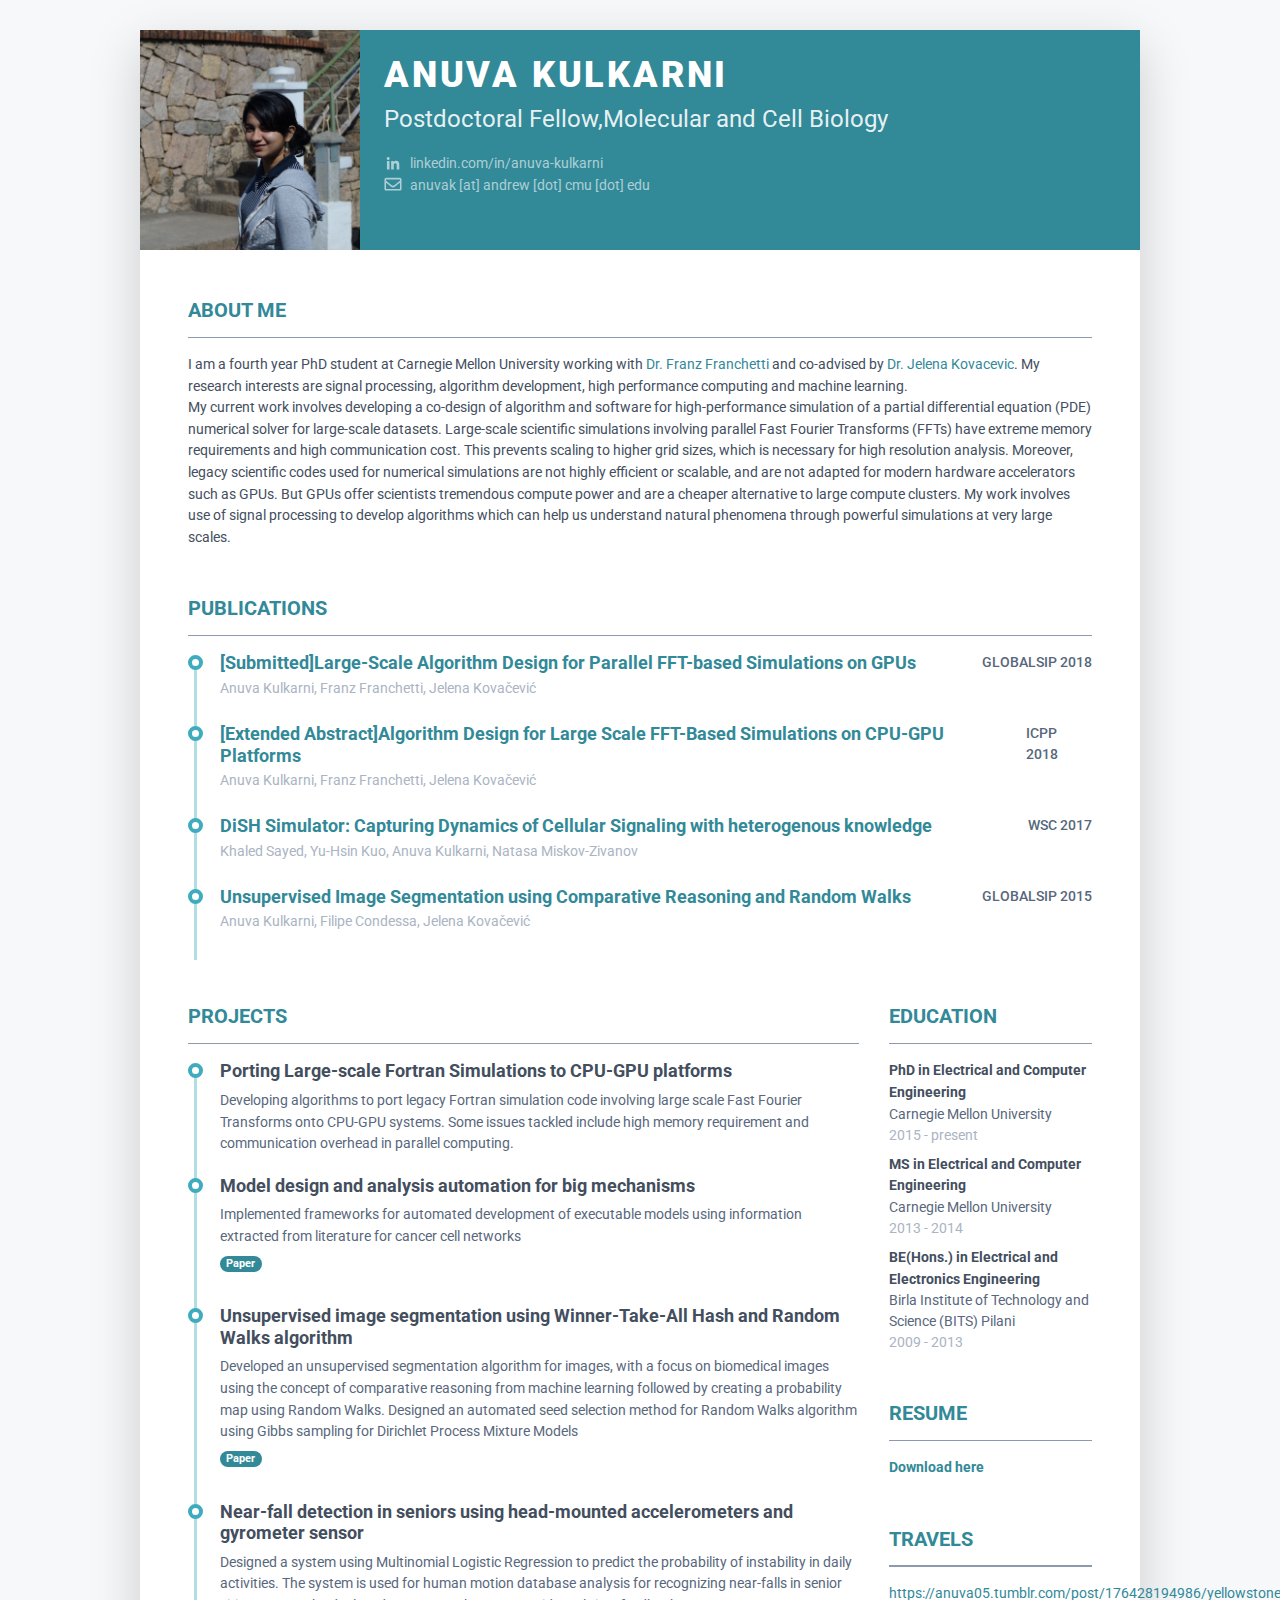
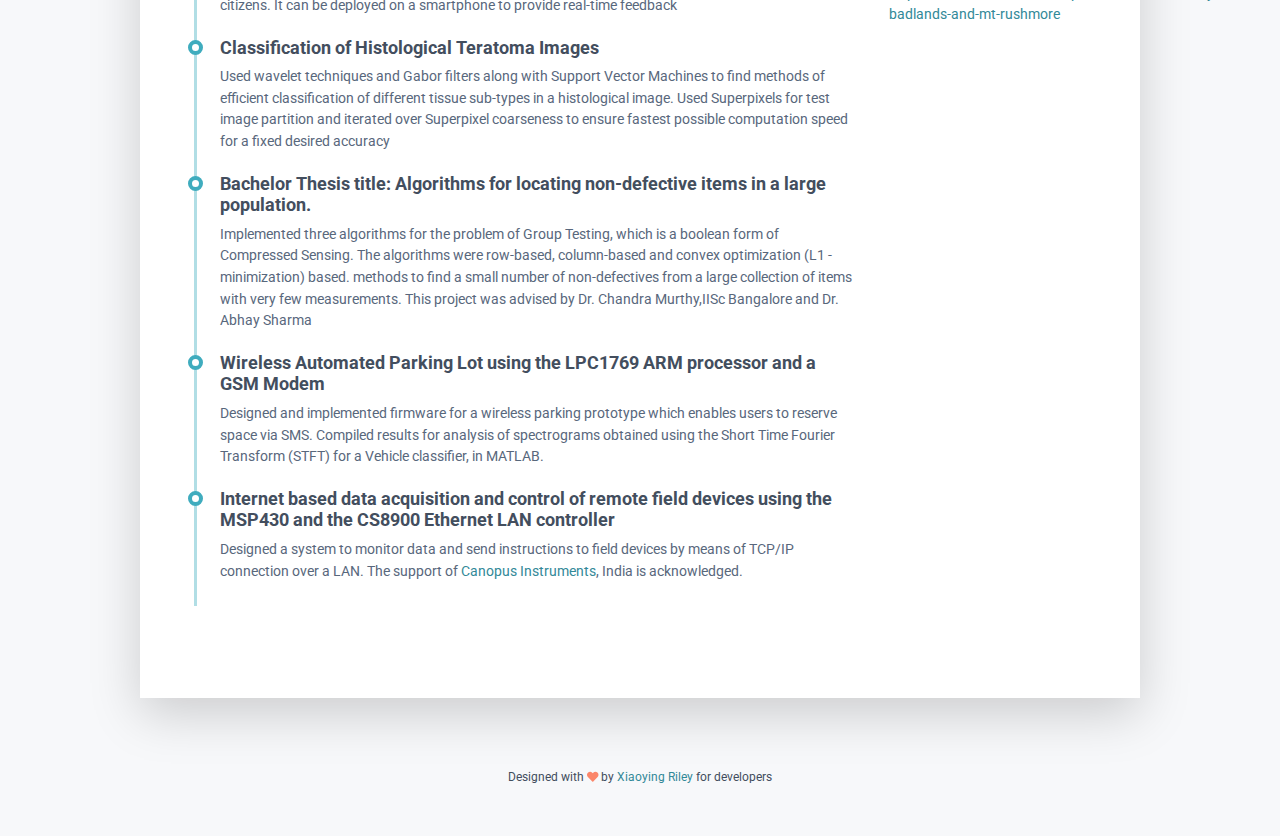
==== index.html @ 2fe87b40 "initial" ====
<!DOCTYPE html>
<html lang="en"> 
<head>
    <title>Timothy Mackie</title>
    
    <!-- Meta -->
    <meta charset="utf-8">
    <meta http-equiv="X-UA-Compatible" content="IE=edge">
    <meta name="viewport" content="width=device-width, initial-scale=1.0">
    <meta name="description" content="Responsive Resume Template">
    <meta name="author" content="Xiaoying Riley at 3rd Wave Media">    
    <link rel="shortcut icon" href="favicon.png"> 
    
    <!-- Google Font -->
    <link href="https://fonts.googleapis.com/css?family=Roboto:300,400,500,700,900" rel="stylesheet">
    
    <!-- FontAwesome JS-->
    <script type="text/javascript" src="assets/plugins/font-awesome/js/fontawesome-all.min.js"></script>
       
    <!-- Theme CSS -->  
    <link id="theme-style" rel="stylesheet" href="assets/css/pillar-4.css">
	<link rel="stylesheet" href="assets/css/pillar-4.css">

</head> 

<body>	

  <article class="resume-wrapper text-center position-relative">
  <div class="resume-wrapper-inner mx-auto text-left bg-white shadow-lg">
    <header class="resume-header pt-4 pt-md-0">
    <div class="media flex-column flex-md-row">
      <img class="mr-2 img-fluid picture mx-auto" src="assets/images/anuva.jpg" alt="">
      <div class="media-body p-4 d-flex flex-column flex-md-row mx-auto mx-lg-0">
        <div class="primary-info">
          <h1 class="name mt-0 mb-1 text-white text-uppercase text-uppercase">Anuva Kulkarni</h1>
          <div class="title mb-3">Postdoctoral Fellow,Molecular and Cell Biology</div>
          <ul class="list-unstyled"
            <li class="mb-2"><a href="http://www.linkedin.com/in/anuva-kulkarni"><span class="fa-container text-center mr-2"><i class="fab fa-linkedin-in fa-fw"></i></span>linkedin.com/in/anuva-kulkarni</a></li>
            <li class="mb-"><a href="#"><i class="far fa-envelope fa-fw mr-2" data-fa-transform="grow-3"></i>anuvak [at] andrew [dot] cmu [dot] edu</a></li>
            <!--<li><a href="#"><i class="fas fa-mobile-alt fa-fw mr-2" data-fa-transform="grow-6"></i>0123 456 78900</a></li>-->
          </ul>
        </div><!--//primary-info-->
      </div><!--//media-body-->
    </div><!--//media-->
    </header>

    <div class="resume-body p-5">
      <div class="row">
        <div class="col-lg-12">
          <section class="resume-section summary-section mb-5">
          <h2 class="resume-section-title text-uppercase font-weight-bold pb-3 mb-3">About Me</h2>
 
          <div class="resume-timeline-item-desc">I am a fourth year PhD student at Carnegie Mellon University working with <a href="https://users.ece.cmu.edu/~franzf/">Dr. Franz Franchetti</a>  and co-advised by <a href="https://scholar.google.com/citations?user=nMDDTtsAAAAJ&hl=en"> Dr. Jelena Kovacevic</a>. My research interests are signal processing, algorithm development, high performance computing and machine learning. </div> 
         
          
          
          <div class="resume-timeline-item-desc">My current work involves developing a co-design of algorithm and software for high-performance simulation of a partial differential equation (PDE) numerical solver for large-scale datasets. Large-scale scientific simulations involving parallel Fast Fourier Transforms (FFTs) have extreme memory requirements and high communication cost. This prevents scaling to higher grid sizes, which is necessary for high resolution analysis. Moreover, legacy scientific codes used for numerical simulations are not highly efficient or scalable, and are not adapted for modern hardware accelerators such as GPUs. But GPUs offer scientists tremendous compute power and are a cheaper alternative to large compute clusters. My work involves use of signal processing to develop algorithms which can help us understand natural phenomena through powerful simulations at very large scales.</div>
        </div>
      </div>

      <div class="row">
        <div class="col-lg-12">
          <section class="resume-section summary-section mb-5">
          <h2 class="resume-section-title text-uppercase font-weight-bold pb-3 mb-3">Publications</h2>
          <div class="resume-timeline position-relative">
        <article class="resume-timeline-item position-relative pb-3">
            <div class="resume-timeline-item-header mb-2">
              <div class="d-flex flex-column flex-md-row">
                <h3 class="resume-position-title font-weight-bold mb-1"><a href="GLOBALSIP18_FINAL.pdf">[Submitted]Large-Scale Algorithm Design for Parallel FFT-based Simulations on GPUs</a></h3>                <div class="resume-company-name ml-auto">GLOBALSIP 2018</div>
              </div><!--//row-->
              <div class="resume-position-time"> Anuva Kulkarni, Franz Franchetti, Jelena Kovačević</div>
            </div><!--//resume-timeline-item-header-->
            </article>
            
            <article class="resume-timeline-item position-relative pb-3">
            <div class="resume-timeline-item-header mb-2">
              <div class="d-flex flex-column flex-md-row">
                <h3 class="resume-position-title font-weight-bold mb-1"><a href="icpp.pdf">[Extended Abstract]Algorithm Design for Large Scale FFT-Based Simulations on CPU-GPU Platforms</a></h3>
                <div class="resume-company-name ml-auto">ICPP 2018</div>
              </div><!--//row-->
              <div class="resume-position-time"> Anuva Kulkarni, Franz Franchetti, Jelena Kovačević</div>
            </div><!--//resume-timeline-item-header-->
            </article>
            <article class="resume-timeline-item position-relative pb-3">
            <div class="resume-timeline-item-header mb-2">
              <div class="d-flex flex-column flex-md-row">
                <h3 class="resume-position-title font-weight-bold mb-1"><a href="http://ieeexplore.ieee.org/document/8247841/">DiSH Simulator: Capturing Dynamics of Cellular Signaling with heterogenous knowledge</a></h3>
                <div class="resume-company-name ml-auto">WSC 2017</div>
              </div><!--//row-->
              <div class="resume-position-time">Khaled Sayed, Yu-Hsin Kuo, Anuva Kulkarni, Natasa Miskov-Zivanov</div>
            </div><!--//resume-timeline-item-header-->
            </article>
            <article class="resume-timeline-item position-relative pb-3">
            <div class="resume-timeline-item-header mb-2">
              <div class="d-flex flex-column flex-md-row">
                <h3 class="resume-position-title font-weight-bold mb-1"><a href="http://ieeexplore.ieee.org/document/7418213/">Unsupervised Image Segmentation using Comparative Reasoning and Random Walks</a></h3>
                <div class="resume-company-name ml-auto">GLOBALSIP 2015</div>
              </div><!--//row-->
              <div class="resume-position-time">Anuva Kulkarni, Filipe Condessa, Jelena Kovačević</div>
            </div><!--//resume-timeline-item-header-->
          </div>
          </section><!--//summary-section-->
        </div>
      </div>
			    <div class="row">
				    <div class="col-lg-9">
					    <section class="resume-section experience-section mb-5">
						    <h2 class="resume-section-title text-uppercase font-weight-bold pb-3 mb-3">Projects</h2>
						    <div class="resume-section-content">
							    <div class="resume-timeline position-relative">
								    <article class="resume-timeline-item position-relative pb-3">
									    <div class="resume-timeline-item-header mb-2">
										    <div class="d-flex flex-column flex-md-row">
										        <h3 class="resume-position-title font-weight-bold mb-0">Porting Large-scale Fortran Simulations to CPU-GPU platforms</h3>
										        <!--<div class="resume-company-name ml-auto">Carnegie Mellon University</div>-->
										    </div><!--//row-->
										    <!--<div class="resume-position-time">2015 - Present</div>-->
									    </div><!--//resume-timeline-item-header-->
									    <div class="resume-timeline-item-desc">
                        <p>Developing algorithms to port legacy Fortran simulation code involving large scale Fast Fourier Transforms onto CPU-GPU systems. Some issues tackled include high memory requirement and communication overhead in parallel computing. </p>
                      <!--
                        <ul class="list-inline">
                        <li class="list-inline-item"><span class="badge badge-primary badge-pill"><a href="https://github.com/saurabhkadekodi/geriatrix.git" style="color:white;">Code</a></span></li>
                        <li class="list-inline-item"><span class="badge badge-primary badge-pill"><a href="geriatrix.pdf" style="color:white;">Paper</a></span></li>
												<li class="list-inline-item"><span class="badge badge-primary badge-pill">Slides</span></li>
                      </ul>
                         -->
									    </div><!--//resume-timeline-item-desc-->
								    </article><!--//resume-timeline-item-->

									<article class="resume-timeline-item position-relative pb-3">
										<div class="resume-timeline-item-header mb-2">
											<div class="d-flex flex-column flex-md-row">
												<h3 class="resume-position-title font-weight-bold mb-0">Model design and analysis automation for big mechanisms</h3>
												<!--<div class="resume-company-name ml-auto">Startup Hub</div>-->
											</div><!--//row-->
											<!--<div class="resume-position-time">2018 - Present</div>-->
										</div><!--//resume-timeline-item-header-->
										<div class="resume-timeline-item-desc">
                      <p>Implemented frameworks for automated development of executable models using information extracted from literature for cancer cell networks </p>
                      <ul class="list-inline">
                        <li class="list-inline-item"><span class="badge badge-primary badge-pill"><a href="https://ieeexplore.ieee.org/document/8247841/" style="color:white;">Paper</a></span></li>
											</ul>
										</div><!--//resume-timeline-item-desc-->
									</article><!--//resume-timeline-item-->

									<article class="resume-timeline-item position-relative pb-3">
										<div class="resume-timeline-item-header mb-2">
											<div class="d-flex flex-column flex-md-row">
												<h3 class="resume-position-title font-weight-bold mb-0">Unsupervised image segmentation using Winner-Take-All Hash and Random Walks algorithm </h3>
												<!--<div class="resume-company-name ml-auto">Startup Hub</div>-->
											</div><!--//row-->
											<!--<div class="resume-position-time">2018 - Present</div>-->
										</div><!--//resume-timeline-item-header-->
										<div class="resume-timeline-item-desc">
                      <p>Developed an unsupervised segmentation algorithm for images, with a focus on biomedical images using the concept of comparative reasoning from machine learning followed by creating a probability map using Random Walks. Designed an automated seed selection method for Random Walks algorithm using Gibbs sampling for Dirichlet Process Mixture Models</p>
                      <ul class="list-inline">
                      <li class="list-inline-item"><span class="badge badge-primary badge-pill"><a href="https://ieeexplore.ieee.org/document/7418213/" style="color:white;">Paper</a></span></li>
                      </ul>
										</div><!--//resume-timeline-item-desc-->
									</article><!--//resume-timeline-item-->

									<article class="resume-timeline-item position-relative pb-3">
										<div class="resume-timeline-item-header mb-2">
											<div class="d-flex flex-column flex-md-row">
												<h3 class="resume-position-title font-weight-bold mb-0">Near-fall detection in seniors using head-mounted accelerometers and gyrometer sensor </h3>
												<!--<div class="resume-company-name ml-auto">Startup Hub</div>-->
											</div><!--//row-->
											<!--<div class="resume-position-time">2018 - Present</div>-->
										</div><!--//resume-timeline-item-header-->
										<div class="resume-timeline-item-desc">
                     <p>Designed a system using Multinomial Logistic Regression to predict the probability of instability in daily activities. The system is used for human motion database analysis for recognizing near-falls in senior citizens. It can be deployed on a smartphone to provide real-time feedback </p>
                    </div><!--//resume-timeline-item-desc-->
									</article><!--//resume-timeline-item-->

									<article class="resume-timeline-item position-relative pb-3">
										<div class="resume-timeline-item-header mb-2">
											<div class="d-flex flex-column flex-md-row">
												<h3 class="resume-position-title font-weight-bold mb-0">Classification of Histological Teratoma Images</h3>
												<!--<div class="resume-company-name ml-auto">Startup Hub</div>-->
											</div><!--//row-->
											<!--<div class="resume-position-time">2018 - Present</div>-->
										</div><!--//resume-timeline-item-header-->
										<div class="resume-timeline-item-desc">
                      <p>Used wavelet techniques and Gabor filters along with Support Vector Machines to find methods of efficient classification of different tissue sub-types in a histological image. Used Superpixels for test image partition and iterated over Superpixel coarseness to ensure fastest possible computation speed for a fixed desired accuracy                     </p>
										</div><!--//resume-timeline-item-desc-->
									</article><!--//resume-timeline-item-->

									<article class="resume-timeline-item position-relative pb-3">
										<div class="resume-timeline-item-header mb-2">
											<div class="d-flex flex-column flex-md-row">
												<h3 class="resume-position-title font-weight-bold mb-0">Bachelor Thesis title: Algorithms for locating non-defective items in a large population.</h3>
												<!--<div class="resume-company-name ml-auto">Startup Hub</div>-->
											</div><!--//row-->
											<!--<div class="resume-position-time">2018 - Present</div>-->
										</div><!--//resume-timeline-item-header-->
										<div class="resume-timeline-item-desc">
                    <p> Implemented three algorithms for the problem of Group Testing, which is a boolean form of Compressed Sensing. The algorithms were row-based, column-based and convex optimization (L1 - minimization) based. methods to find a small number of non-defectives from a large collection of items with very few measurements. This project was advised by Dr. Chandra Murthy,IISc Bangalore and Dr. Abhay Sharma</p>
                    </div><!--//resume-timeline-item-desc-->
									</article><!--//resume-timeline-item-->

									<article class="resume-timeline-item position-relative pb-3">
										<div class="resume-timeline-item-header mb-2">
											<div class="d-flex flex-column flex-md-row">
												<h3 class="resume-position-title font-weight-bold mb-0">Wireless Automated Parking Lot using the LPC1769 ARM processor and a GSM Modem </h3>
												<!--<div class="resume-company-name ml-auto">Startup Hub</div>-->
											</div><!--//row-->
											<!--<div class="resume-position-time">2018 - Present</div>-->
										</div><!--//resume-timeline-item-header-->
										<div class="resume-timeline-item-desc">
                    <p>Designed and implemented firmware for a wireless parking prototype which enables users to reserve space via SMS. Compiled results for analysis of spectrograms obtained using the Short Time Fourier Transform (STFT) for a Vehicle classifier, in MATLAB. </p>
                    </div><!--//resume-timeline-item-desc-->
									</article><!--//resume-timeline-item-->

									<article class="resume-timeline-item position-relative pb-3">
										<div class="resume-timeline-item-header mb-2">
											<div class="d-flex flex-column flex-md-row">
												<h3 class="resume-position-title font-weight-bold mb-0">Internet based data acquisition and control of remote field devices using the MSP430 and the CS8900 Ethernet LAN controller </h3>
												<!--<div class="resume-company-name ml-auto">Startup Hub</div>-->
											</div><!--//row-->
											<!--<div class="resume-position-time">2018 - Present</div>-->
										</div><!--//resume-timeline-item-header-->
										<div class="resume-timeline-item-desc">
                      <p>Designed a system to monitor data and send instructions to field devices by means of TCP/IP connection over a LAN. The support of <a href="https://www.canopusinstruments.com/">Canopus Instruments</a>, India is acknowledged. </p>
                    </div><!--//resume-timeline-item-desc-->
									</article><!--//resume-timeline-item-->

								</div>
						    </div>
					    </section><!--//experience-section-->
				    </div>
				    <div class="col-lg-3">
					    <!--<section class="resume-section skills-section mb-5">-->
						    <!--<h2 class="resume-section-title text-uppercase font-weight-bold pb-3 mb-3">Interests</h2>-->
						    <!--<div class="resume-section-content">-->
						        <!--<div class="resume-skill-item">-->
							        <!--&lt;!&ndash;<h4 class="resume-skills-cat font-weight-bold">Frontend</h4>&ndash;&gt;-->
							        <!--<ul class="list-unstyled mb-4">-->
								        <!--<li class="mb-2">-->
								            <!--<div class="resume-skill-name">Data placement</div>-->
									        <!--<div class="progress resume-progress">-->
											    <!--<div class="progress-bar theme-progress-bar-dark" role="progressbar" style="width: 100%" aria-valuenow="25" aria-valuemin="0" aria-valuemax="100"></div>-->
											<!--</div>-->
								        <!--</li>-->
								        <!--<li class="mb-2">-->
								            <!--<div class="resume-skill-name">React</div>-->
									        <!--<div class="progress resume-progress">-->
											    <!--<div class="progress-bar theme-progress-bar-dark" role="progressbar" style="width: 94%" aria-valuenow="25" aria-valuemin="0" aria-valuemax="100"></div>-->
											<!--</div>-->
								        <!--</li>-->
								        <!--<li class="mb-2">-->
								            <!--<div class="resume-skill-name">JavaScript</div>-->
									        <!--<div class="progress resume-progress">-->
											    <!--<div class="progress-bar theme-progress-bar-dark" role="progressbar" style="width: 96%" aria-valuenow="25" aria-valuemin="0" aria-valuemax="100"></div>-->
											<!--</div>-->
								        <!--</li>-->
								        <!---->
								        <!--<li class="mb-2">-->
								            <!--<div class="resume-skill-name">Node.js</div>-->
									        <!--<div class="progress resume-progress">-->
											    <!--<div class="progress-bar theme-progress-bar-dark" role="progressbar" style="width: 92%" aria-valuenow="25" aria-valuemin="0" aria-valuemax="100"></div>-->
											<!--</div>-->
								        <!--</li>-->
								        <!--<li class="mb-2">-->
								            <!--<div class="resume-skill-name">HTML/CSS/SASS/LESS</div>-->
									        <!--<div class="progress resume-progress">-->
											    <!--<div class="progress-bar theme-progress-bar-dark" role="progressbar" style="width: 96%" aria-valuenow="25" aria-valuemin="0" aria-valuemax="100"></div>-->
											<!--</div>-->
								        <!--</li>-->
							        <!--</ul>-->
						        <!--</div>&lt;!&ndash;//resume-skill-item&ndash;&gt;-->
						        <!---->
						        <!--&lt;!&ndash;<div class="resume-skill-item">&ndash;&gt;-->
						            <!--&lt;!&ndash;<h4 class="resume-skills-cat font-weight-bold">Backend</h4>&ndash;&gt;-->
							        <!--&lt;!&ndash;<ul class="list-unstyled">&ndash;&gt;-->
								        <!--&lt;!&ndash;<li class="mb-2">&ndash;&gt;-->
								            <!--&lt;!&ndash;<div class="resume-skill-name">Python/Django</div>&ndash;&gt;-->
									        <!--&lt;!&ndash;<div class="progress resume-progress">&ndash;&gt;-->
											    <!--&lt;!&ndash;<div class="progress-bar theme-progress-bar-dark" role="progressbar" style="width: 95%" aria-valuenow="25" aria-valuemin="0" aria-valuemax="100"></div>&ndash;&gt;-->
											<!--&lt;!&ndash;</div>&ndash;&gt;-->
								        <!--&lt;!&ndash;</li>&ndash;&gt;-->
								        <!--&lt;!&ndash;<li class="mb-2">&ndash;&gt;-->
								            <!--&lt;!&ndash;<div class="resume-skill-name">Ruby/Rails</div>&ndash;&gt;-->
									        <!--&lt;!&ndash;<div class="progress resume-progress">&ndash;&gt;-->
											    <!--&lt;!&ndash;<div class="progress-bar theme-progress-bar-dark" role="progressbar" style="width: 92%" aria-valuenow="25" aria-valuemin="0" aria-valuemax="100"></div>&ndash;&gt;-->
											<!--&lt;!&ndash;</div>&ndash;&gt;-->
								        <!--&lt;!&ndash;</li>&ndash;&gt;-->
								        <!--&lt;!&ndash;<li class="mb-2">&ndash;&gt;-->
								            <!--&lt;!&ndash;<div class="resume-skill-name">PHP</div>&ndash;&gt;-->
									        <!--&lt;!&ndash;<div class="progress resume-progress">&ndash;&gt;-->
											    <!--&lt;!&ndash;<div class="progress-bar theme-progress-bar-dark" role="progressbar" style="width: 86%" aria-valuenow="25" aria-valuemin="0" aria-valuemax="100"></div>&ndash;&gt;-->
											<!--&lt;!&ndash;</div>&ndash;&gt;-->
								        <!--&lt;!&ndash;</li>&ndash;&gt;-->
								        <!--&lt;!&ndash;<li class="mb-2">&ndash;&gt;-->
								            <!--&lt;!&ndash;<div class="resume-skill-name">WordPress/Shopify</div>&ndash;&gt;-->
									        <!--&lt;!&ndash;<div class="progress resume-progress">&ndash;&gt;-->
											    <!--&lt;!&ndash;<div class="progress-bar theme-progress-bar-dark" role="progressbar" style="width: 82%" aria-valuenow="25" aria-valuemin="0" aria-valuemax="100"></div>&ndash;&gt;-->
											<!--&lt;!&ndash;</div>&ndash;&gt;-->
								        <!--&lt;!&ndash;</li>&ndash;&gt;-->
							        <!--&lt;!&ndash;</ul>&ndash;&gt;-->
						        <!--&lt;!&ndash;</div>&lt;!&ndash;//resume-skill-item&ndash;&gt;&ndash;&gt;-->
						        <!---->
						        <!--&lt;!&ndash;<div class="resume-skill-item">&ndash;&gt;-->
						            <!--&lt;!&ndash;<h4 class="resume-skills-cat font-weight-bold">Others</h4>&ndash;&gt;-->
						            <!--&lt;!&ndash;<ul class="list-inline">&ndash;&gt;-->
							            <!--&lt;!&ndash;<li class="list-inline-item"><span class="badge badge-light">DevOps</span></li>&ndash;&gt;-->
							            <!--&lt;!&ndash;<li class="list-inline-item"><span class="badge badge-light">Code Review</span></li>&ndash;&gt;-->
							            <!--&lt;!&ndash;<li class="list-inline-item"><span class="badge badge-light">Git</span></li>&ndash;&gt;-->
							            <!--&lt;!&ndash;<li class="list-inline-item"><span class="badge badge-light">Unit Testing</span></li>&ndash;&gt;-->
							            <!--&lt;!&ndash;<li class="list-inline-item"><span class="badge badge-light">Wireframing</span></li>&ndash;&gt;-->
							            <!--&lt;!&ndash;<li class="list-inline-item"><span class="badge badge-light">Sketch</span></li>&ndash;&gt;-->
							            <!--&lt;!&ndash;<li class="list-inline-item"><span class="badge badge-light">Balsamiq</span></li>&ndash;&gt;-->
							            <!--&lt;!&ndash;<li class="list-inline-item"><span class="badge badge-light">WordPress</span></li>&ndash;&gt;-->
							            <!--&lt;!&ndash;<li class="list-inline-item"><span class="badge badge-light">Shopify</span></li>&ndash;&gt;-->
						            <!--&lt;!&ndash;</ul>&ndash;&gt;-->
						        <!--&lt;!&ndash;</div>&lt;!&ndash;//resume-skill-item&ndash;&gt;&ndash;&gt;-->
						    <!--</div>&lt;!&ndash;resume-section-content&ndash;&gt;-->
					    <!--</section>&lt;!&ndash;//skills-section&ndash;&gt;-->
					    <section class="resume-section education-section mb-5">
						    <h2 class="resume-section-title text-uppercase font-weight-bold pb-3 mb-3">Education</h2>
						    <div class="resume-section-content">
							    <ul class="list-unstyled">
									<li class="mb-2">
										<div class="resume-degree font-weight-bold">PhD in Electrical and Computer Engineering</div>
										<div class="resume-degree-org">Carnegie Mellon University</div>
										<div class="resume-degree-time">2015 - present</div>
									</li>
								    <li class="mb-2">
								        <div class="resume-degree font-weight-bold">MS in Electrical and Computer Engineering</div>
								        <div class="resume-degree-org">Carnegie Mellon University</div>
								        <div class="resume-degree-time">2013 - 2014</div>
								    </li>
								    <li>
								        <div class="resume-degree font-weight-bold">BE(Hons.) in Electrical and Electronics Engineering</div>
								        <div class="resume-degree-org">Birla Institute of Technology and Science (BITS) Pilani</div>
								        <div class="resume-degree-time">2009 - 2013</div>
								    </li>
							    </ul>
						    </div>
					    </section><!--//education-section-->
					    <!--<section class="resume-section reference-section mb-5">-->
						    <!--<h2 class="resume-section-title text-uppercase font-weight-bold pb-3 mb-3">Awards</h2>-->
						    <!--<div class="resume-section-content">-->
							    <!--<ul class="list-unstyled resume-awards-list">-->
								    <!--<li class="mb-2 pl-4 position-relative">-->
								        <!--<i class="resume-award-icon fas fa-trophy position-absolute" data-fa-transform="shrink-2"></i>-->
								        <!--<div class="resume-award-name">Award Name Lorem</div>-->
								        <!--<div class="resume-award-desc">Award desc goes here, ultricies nec, pellentesque eu, pretium quis, sem. Nulla consequat massa quis enim. Donec pede justo.</div>-->
								    <!--</li>-->
								    <!--<li class="mb-0 pl-4 position-relative">-->
								        <!--<i class="resume-award-icon fas fa-trophy position-absolute" data-fa-transform="shrink-2"></i>-->
								        <!--<div class="resume-award-name">Award Name Ipsum</div>-->
								        <!--<div class="resume-award-desc">Award desc goes here, ultricies nec, pellentesque.</div>-->
								    <!--</li>-->
							    <!--</ul>-->
						    <!--</div>-->
					    <!--</section>&lt;!&ndash;//interests-section&ndash;&gt;-->
					    <!--<section class="resume-section language-section mb-5">-->
						    <!--<h2 class="resume-section-title text-uppercase font-weight-bold pb-3 mb-3">Language</h2>-->
						    <!--<div class="resume-section-content">-->
							    <!--<ul class="list-unstyled resume-lang-list">-->
								    <!--<li class="mb-2"><span class="resume-lang-name font-weight-bold">English</span> <small class="text-muted font-weight-normal">(Native)</small></li>-->
								    <!--<li class="mb-2 align-middle"><span class="resume-lang-name font-weight-bold">French</span> <small class="text-muted font-weight-normal">(Professional)</small></li>-->
								    <!--<li><span class="resume-lang-name font-weight-bold">Spanish</span> <small class="text-muted font-weight-normal">(Professional)</small></li>-->
							    <!--</ul>-->
						    <!--</div>-->
					    <!--</section>&lt;!&ndash;//language-section&ndash;&gt;-->
						<section class="resume-section language-section mb-5">
							<h2 class="resume-section-title text-uppercase font-weight-bold pb-3 mb-3">Resume</h2>
							<div class="resume-section-content">
								<ul class="list-unstyled resume-lang-list">
									<li class="mb-2"><span class="resume-lang-name font-weight-bold"><a href="cv.pdf">Download here</a></span></li>
								</ul>
							</div>
						</section><!--//resume-section-->
					    <section class="resume-section interests-section mb-5">
						    <h2 class="resume-section-title text-uppercase font-weight-bold pb-3 mb-3">Travels</h2>
						    <div class="resume-section-content">
             
                <div class="tumblr-post" data-href="https://embed.tumblr.com/embed/post/MwxeMaNWPhfwCg3Dzm1C6Q/176428194986" data-did="5eac1eb3761122d3445fe71a6b5f87c6326596bf"><a href="https://anuva05.tumblr.com/post/176428194986/yellowstone-badlands-and-mt-rushmore">https://anuva05.tumblr.com/post/176428194986/yellowstone-badlands-and-mt-rushmore</a></div>  <script async src="https://assets.tumblr.com/post.js"></script> 
                
                
						    </div>
					    </section><!--//art-circle-section-->
					    
				    </div>
			    </div><!--//row-->
		    </div><!--//resume-body-->
		    
		    
	    </div>
    </article>  

    
    <footer class="footer text-center pt-2 pb-5">
	     <!--/* This template is released under the Creative Commons Attribution 3.0 License. Please keep the attribution link below when using for your own project. Thank you for your support. :) If you'd like to use the template without the attribution, you can buy the commercial license via our website: themes.3rdwavemedia.com */-->
                <small class="copyright">Designed with <i class="fas fa-heart"></i> by <a href="http://themes.3rdwavemedia.com" target="_blank">Xiaoying Riley</a> for developers</small>
    </footer>

    

</body>
</html>
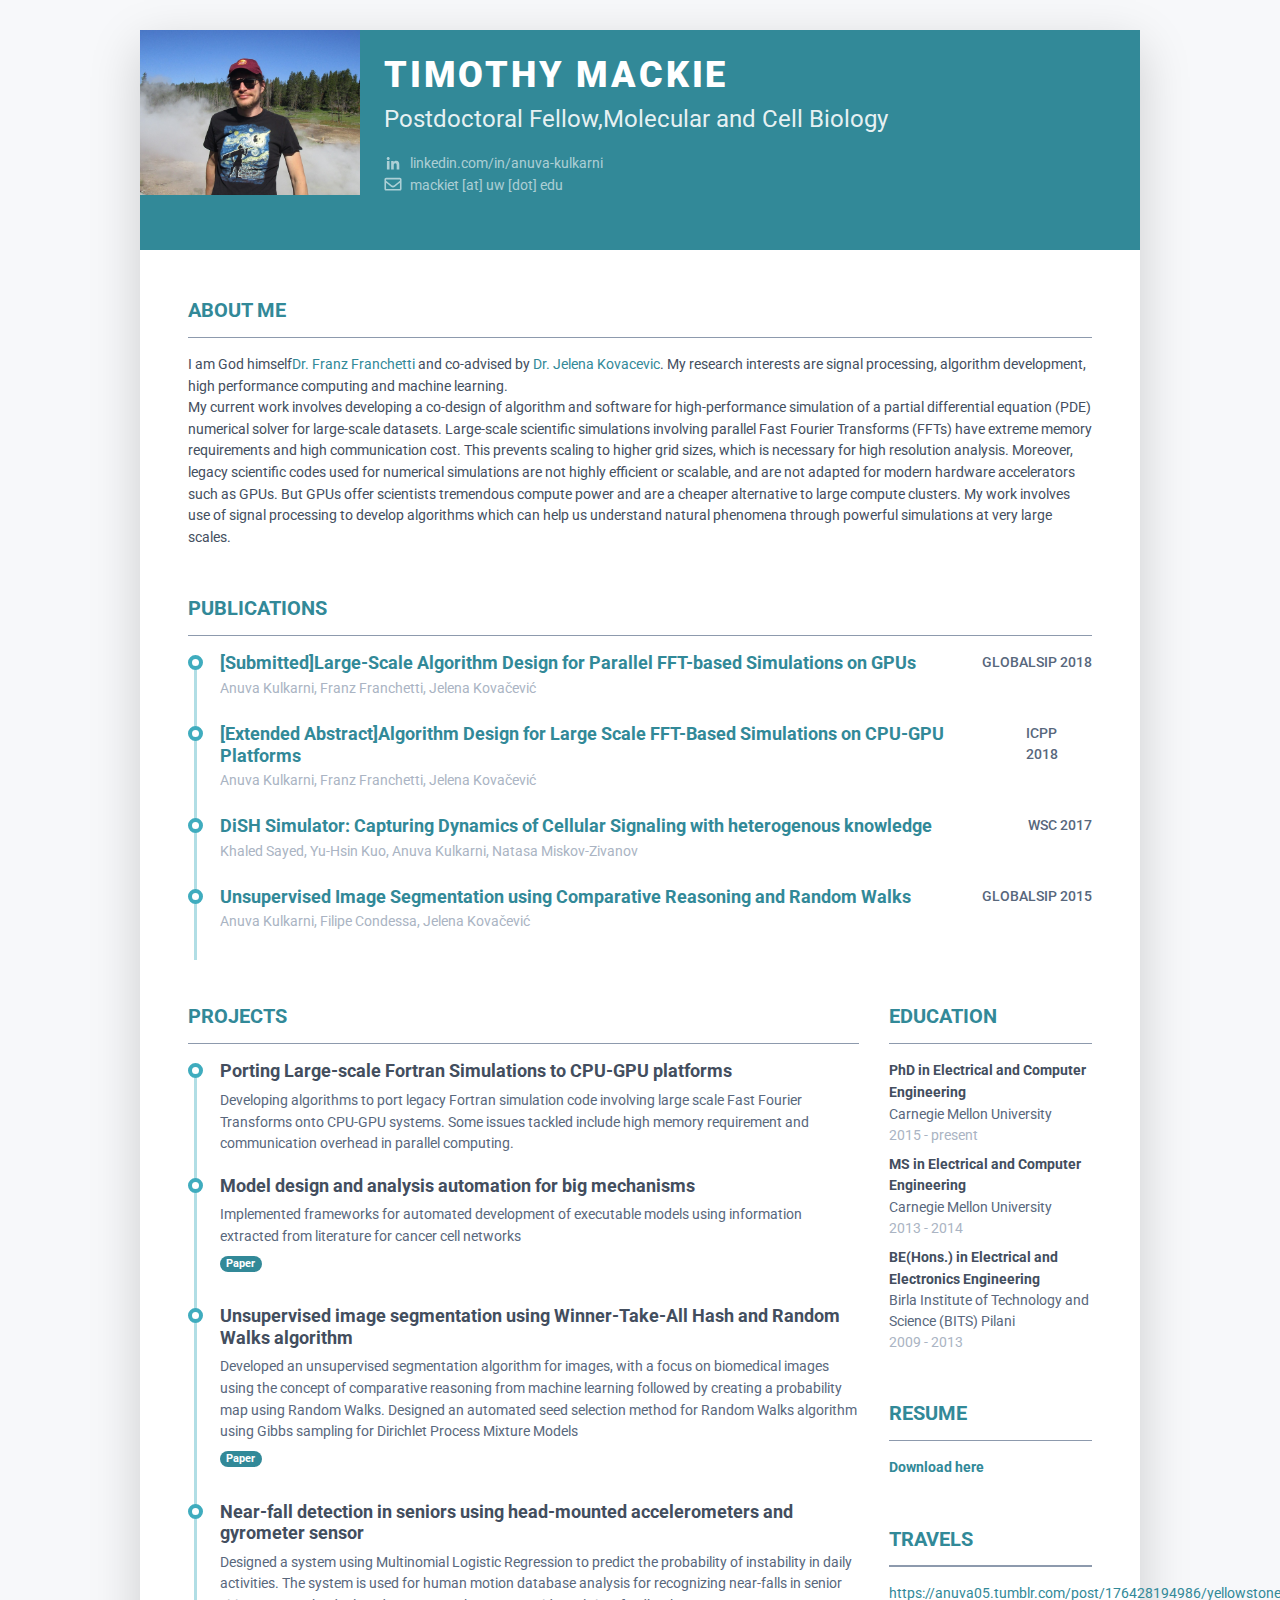
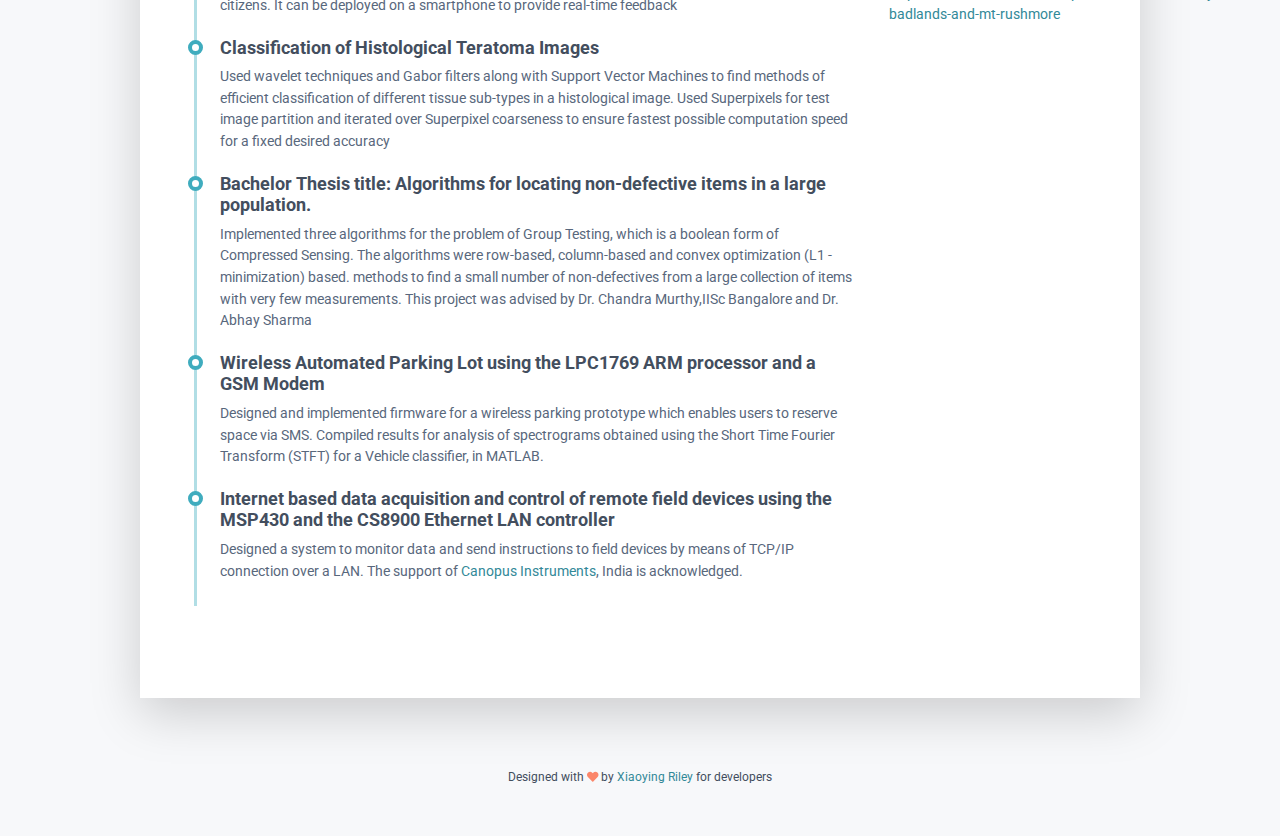
==== commit 565d9da0: "add pic" ====
--- a/index.html
+++ b/index.html
@@ -29,14 +29,14 @@
   <div class="resume-wrapper-inner mx-auto text-left bg-white shadow-lg">
     <header class="resume-header pt-4 pt-md-0">
     <div class="media flex-column flex-md-row">
-      <img class="mr-2 img-fluid picture mx-auto" src="assets/images/anuva.jpg" alt="">
+      <img class="mr-2 img-fluid picture mx-auto" src="assets/images/tim.jpg" alt="">
       <div class="media-body p-4 d-flex flex-column flex-md-row mx-auto mx-lg-0">
         <div class="primary-info">
-          <h1 class="name mt-0 mb-1 text-white text-uppercase text-uppercase">Anuva Kulkarni</h1>
+          <h1 class="name mt-0 mb-1 text-white text-uppercase text-uppercase">Timothy Mackie</h1>
           <div class="title mb-3">Postdoctoral Fellow,Molecular and Cell Biology</div>
           <ul class="list-unstyled"
             <li class="mb-2"><a href="http://www.linkedin.com/in/anuva-kulkarni"><span class="fa-container text-center mr-2"><i class="fab fa-linkedin-in fa-fw"></i></span>linkedin.com/in/anuva-kulkarni</a></li>
-            <li class="mb-"><a href="#"><i class="far fa-envelope fa-fw mr-2" data-fa-transform="grow-3"></i>anuvak [at] andrew [dot] cmu [dot] edu</a></li>
+            <li class="mb-"><a href="#"><i class="far fa-envelope fa-fw mr-2" data-fa-transform="grow-3"></i>mackiet [at] uw [dot] edu</a></li>
             <!--<li><a href="#"><i class="fas fa-mobile-alt fa-fw mr-2" data-fa-transform="grow-6"></i>0123 456 78900</a></li>-->
           </ul>
         </div><!--//primary-info-->
@@ -50,7 +50,7 @@
           <section class="resume-section summary-section mb-5">
           <h2 class="resume-section-title text-uppercase font-weight-bold pb-3 mb-3">About Me</h2>
  
-          <div class="resume-timeline-item-desc">I am a fourth year PhD student at Carnegie Mellon University working with <a href="https://users.ece.cmu.edu/~franzf/">Dr. Franz Franchetti</a>  and co-advised by <a href="https://scholar.google.com/citations?user=nMDDTtsAAAAJ&hl=en"> Dr. Jelena Kovacevic</a>. My research interests are signal processing, algorithm development, high performance computing and machine learning. </div> 
+          <div class="resume-timeline-item-desc">I am God himself<a href="https://users.ece.cmu.edu/~franzf/">Dr. Franz Franchetti</a>  and co-advised by <a href="https://scholar.google.com/citations?user=nMDDTtsAAAAJ&hl=en"> Dr. Jelena Kovacevic</a>. My research interests are signal processing, algorithm development, high performance computing and machine learning. </div> 
          
           
           
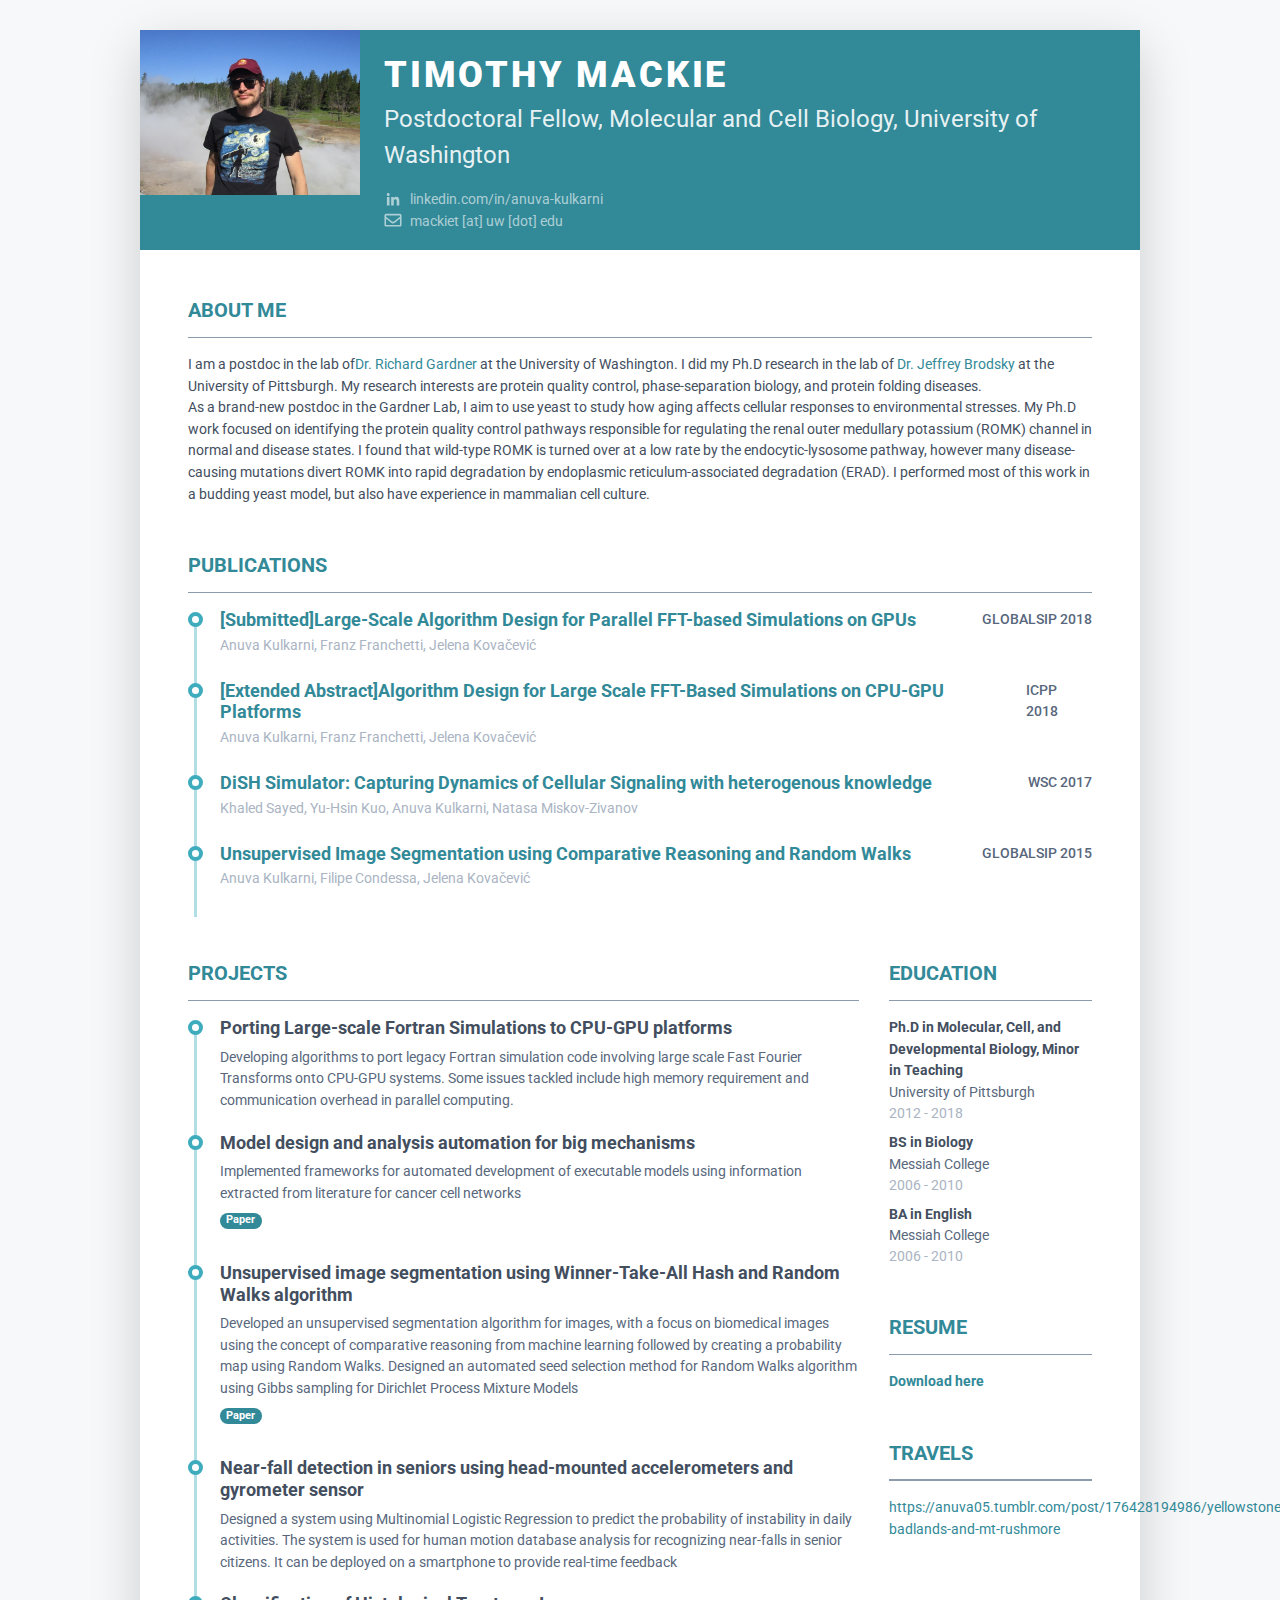
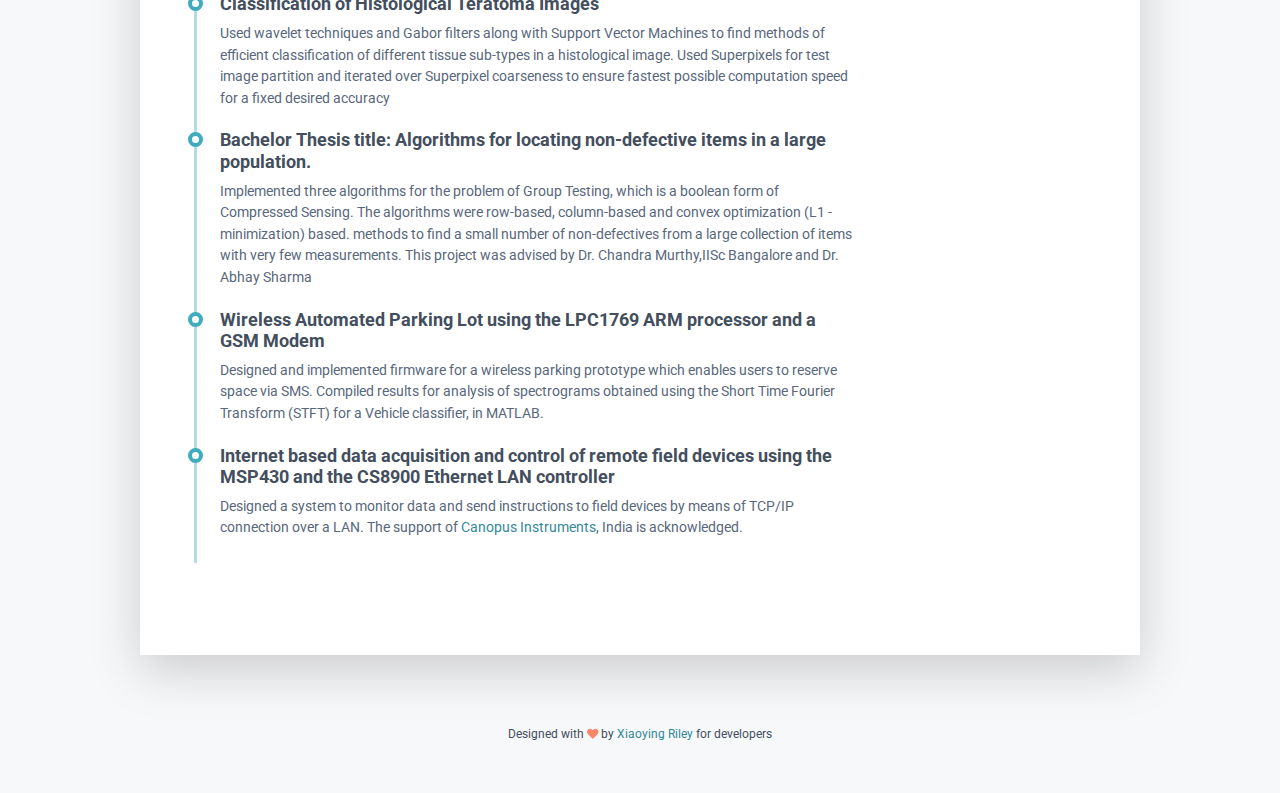
==== commit a8f82bd9: "about education advisors" ====
--- a/index.html
+++ b/index.html
@@ -33,7 +33,7 @@
       <div class="media-body p-4 d-flex flex-column flex-md-row mx-auto mx-lg-0">
         <div class="primary-info">
           <h1 class="name mt-0 mb-1 text-white text-uppercase text-uppercase">Timothy Mackie</h1>
-          <div class="title mb-3">Postdoctoral Fellow,Molecular and Cell Biology</div>
+          <div class="title mb-3">Postdoctoral Fellow, Molecular and Cell Biology, University of Washington</div>
           <ul class="list-unstyled"
             <li class="mb-2"><a href="http://www.linkedin.com/in/anuva-kulkarni"><span class="fa-container text-center mr-2"><i class="fab fa-linkedin-in fa-fw"></i></span>linkedin.com/in/anuva-kulkarni</a></li>
             <li class="mb-"><a href="#"><i class="far fa-envelope fa-fw mr-2" data-fa-transform="grow-3"></i>mackiet [at] uw [dot] edu</a></li>
@@ -50,11 +50,11 @@
           <section class="resume-section summary-section mb-5">
           <h2 class="resume-section-title text-uppercase font-weight-bold pb-3 mb-3">About Me</h2>
  
-          <div class="resume-timeline-item-desc">I am God himself<a href="https://users.ece.cmu.edu/~franzf/">Dr. Franz Franchetti</a>  and co-advised by <a href="https://scholar.google.com/citations?user=nMDDTtsAAAAJ&hl=en"> Dr. Jelena Kovacevic</a>. My research interests are signal processing, algorithm development, high performance computing and machine learning. </div> 
+          <div class="resume-timeline-item-desc">I am a postdoc in the lab of<a href="http://depts.washington.edu/phcol/faculty/gardner.php">Dr. Richard Gardner</a> at the University of Washington. I did my Ph.D research in the lab of<a href="https://www.biology.pitt.edu/person/jeffrey-brodsky"> Dr. Jeffrey Brodsky</a> at the University of Pittsburgh. My research interests are protein quality control, phase-separation biology, and protein folding diseases.</div> 
          
           
           
-          <div class="resume-timeline-item-desc">My current work involves developing a co-design of algorithm and software for high-performance simulation of a partial differential equation (PDE) numerical solver for large-scale datasets. Large-scale scientific simulations involving parallel Fast Fourier Transforms (FFTs) have extreme memory requirements and high communication cost. This prevents scaling to higher grid sizes, which is necessary for high resolution analysis. Moreover, legacy scientific codes used for numerical simulations are not highly efficient or scalable, and are not adapted for modern hardware accelerators such as GPUs. But GPUs offer scientists tremendous compute power and are a cheaper alternative to large compute clusters. My work involves use of signal processing to develop algorithms which can help us understand natural phenomena through powerful simulations at very large scales.</div>
+          <div class="resume-timeline-item-desc">As a brand-new postdoc in the Gardner Lab, I aim to use yeast to study how aging affects cellular responses to environmental stresses. My Ph.D work focused on identifying the protein quality control pathways responsible for regulating the renal outer medullary potassium (ROMK) channel in normal and disease states. I found that wild-type ROMK is turned over at a low rate by the endocytic-lysosome pathway, however many disease-causing mutations divert ROMK into rapid degradation by endoplasmic reticulum-associated degradation (ERAD). I performed most of this work in a budding yeast model, but also have experience in mammalian cell culture.</div>
         </div>
       </div>
 
@@ -321,19 +321,19 @@
 						    <div class="resume-section-content">
 							    <ul class="list-unstyled">
 									<li class="mb-2">
-										<div class="resume-degree font-weight-bold">PhD in Electrical and Computer Engineering</div>
-										<div class="resume-degree-org">Carnegie Mellon University</div>
-										<div class="resume-degree-time">2015 - present</div>
+										<div class="resume-degree font-weight-bold">Ph.D in Molecular, Cell, and Developmental Biology, Minor in Teaching</div>
+										<div class="resume-degree-org">University of Pittsburgh</div>
+										<div class="resume-degree-time">2012 - 2018</div>
 									</li>
 								    <li class="mb-2">
-								        <div class="resume-degree font-weight-bold">MS in Electrical and Computer Engineering</div>
-								        <div class="resume-degree-org">Carnegie Mellon University</div>
-								        <div class="resume-degree-time">2013 - 2014</div>
+								        <div class="resume-degree font-weight-bold">BS in Biology</div>
+								        <div class="resume-degree-org">Messiah College</div>
+								        <div class="resume-degree-time">2006 - 2010</div>
 								    </li>
 								    <li>
-								        <div class="resume-degree font-weight-bold">BE(Hons.) in Electrical and Electronics Engineering</div>
-								        <div class="resume-degree-org">Birla Institute of Technology and Science (BITS) Pilani</div>
-								        <div class="resume-degree-time">2009 - 2013</div>
+								        <div class="resume-degree font-weight-bold">BA in English</div>
+								        <div class="resume-degree-org">Messiah College</div>
+								        <div class="resume-degree-time">2006 - 2010</div>
 								    </li>
 							    </ul>
 						    </div>
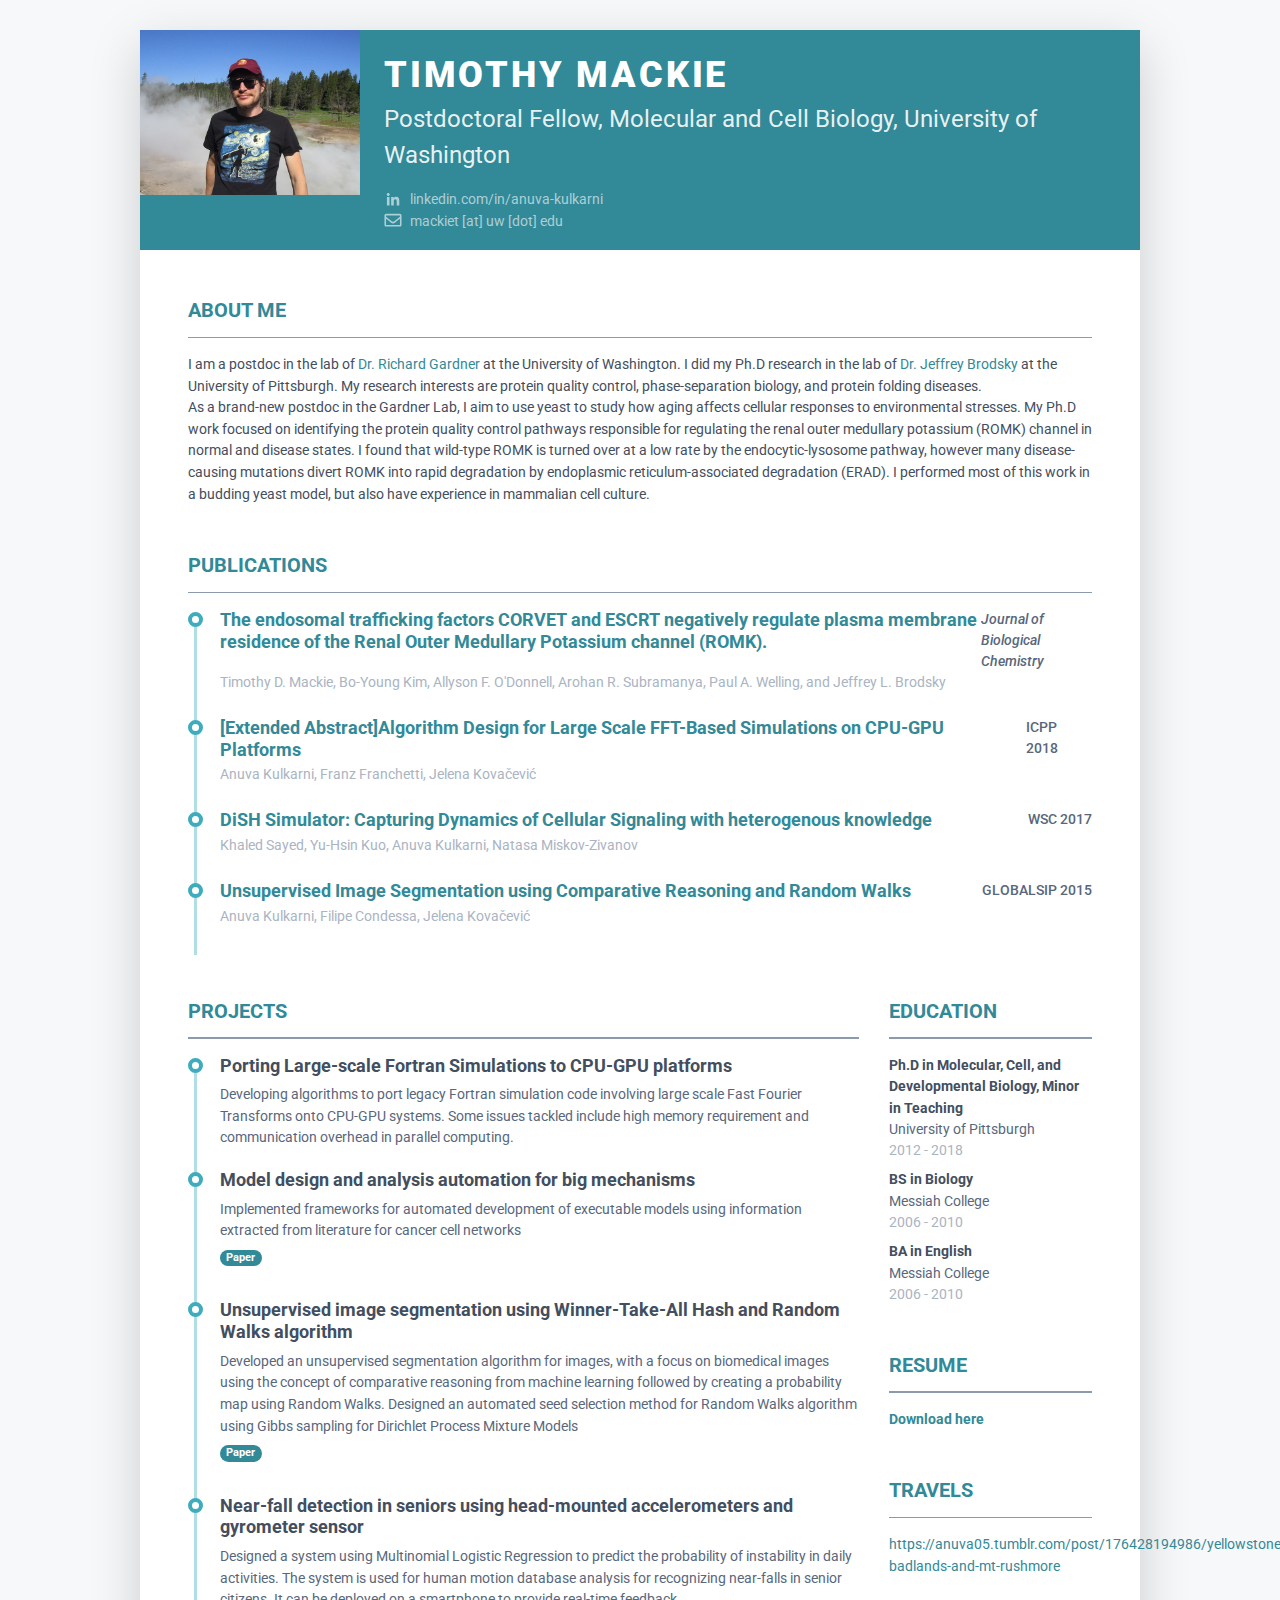
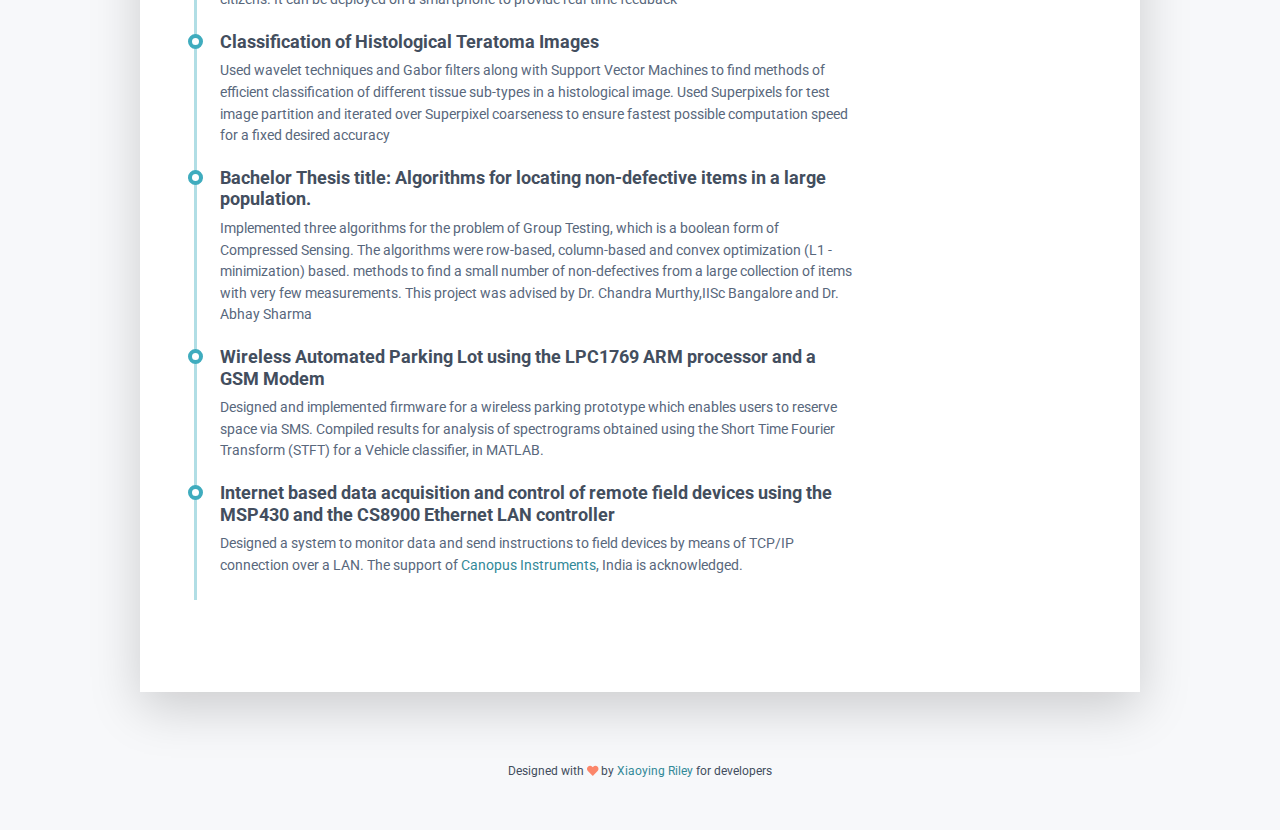
==== commit b649ec49: "first paper" ====
--- a/index.html
+++ b/index.html
@@ -50,7 +50,7 @@
           <section class="resume-section summary-section mb-5">
           <h2 class="resume-section-title text-uppercase font-weight-bold pb-3 mb-3">About Me</h2>
  
-          <div class="resume-timeline-item-desc">I am a postdoc in the lab of<a href="http://depts.washington.edu/phcol/faculty/gardner.php">Dr. Richard Gardner</a> at the University of Washington. I did my Ph.D research in the lab of<a href="https://www.biology.pitt.edu/person/jeffrey-brodsky"> Dr. Jeffrey Brodsky</a> at the University of Pittsburgh. My research interests are protein quality control, phase-separation biology, and protein folding diseases.</div> 
+          <div class="resume-timeline-item-desc">I am a postdoc in the lab of <a href="http://depts.washington.edu/phcol/faculty/gardner.php">Dr. Richard Gardner</a> at the University of Washington. I did my Ph.D research in the lab of<a href="https://www.biology.pitt.edu/person/jeffrey-brodsky"> Dr. Jeffrey Brodsky</a> at the University of Pittsburgh. My research interests are protein quality control, phase-separation biology, and protein folding diseases.</div> 
          
           
           
@@ -66,9 +66,9 @@
         <article class="resume-timeline-item position-relative pb-3">
             <div class="resume-timeline-item-header mb-2">
               <div class="d-flex flex-column flex-md-row">
-                <h3 class="resume-position-title font-weight-bold mb-1"><a href="GLOBALSIP18_FINAL.pdf">[Submitted]Large-Scale Algorithm Design for Parallel FFT-based Simulations on GPUs</a></h3>                <div class="resume-company-name ml-auto">GLOBALSIP 2018</div>
+                <h3 class="resume-position-title font-weight-bold mb-1"><a href="GLOBALSIP18_FINAL.pdf">The endosomal trafficking factors CORVET and ESCRT negatively regulate plasma membrane residence of the Renal Outer Medullary Potassium channel (ROMK).  </a></h3>                <div class="resume-company-name ml-auto"><i>Journal of Biological Chemistry</i></div>
               </div><!--//row-->
-              <div class="resume-position-time"> Anuva Kulkarni, Franz Franchetti, Jelena Kovačević</div>
+              <div class="resume-position-time"> Timothy D. Mackie, Bo-Young Kim, Allyson F. O'Donnell, Arohan R. Subramanya, Paul A. Welling, and Jeffrey L. Brodsky</div>
             </div><!--//resume-timeline-item-header-->
             </article>
             
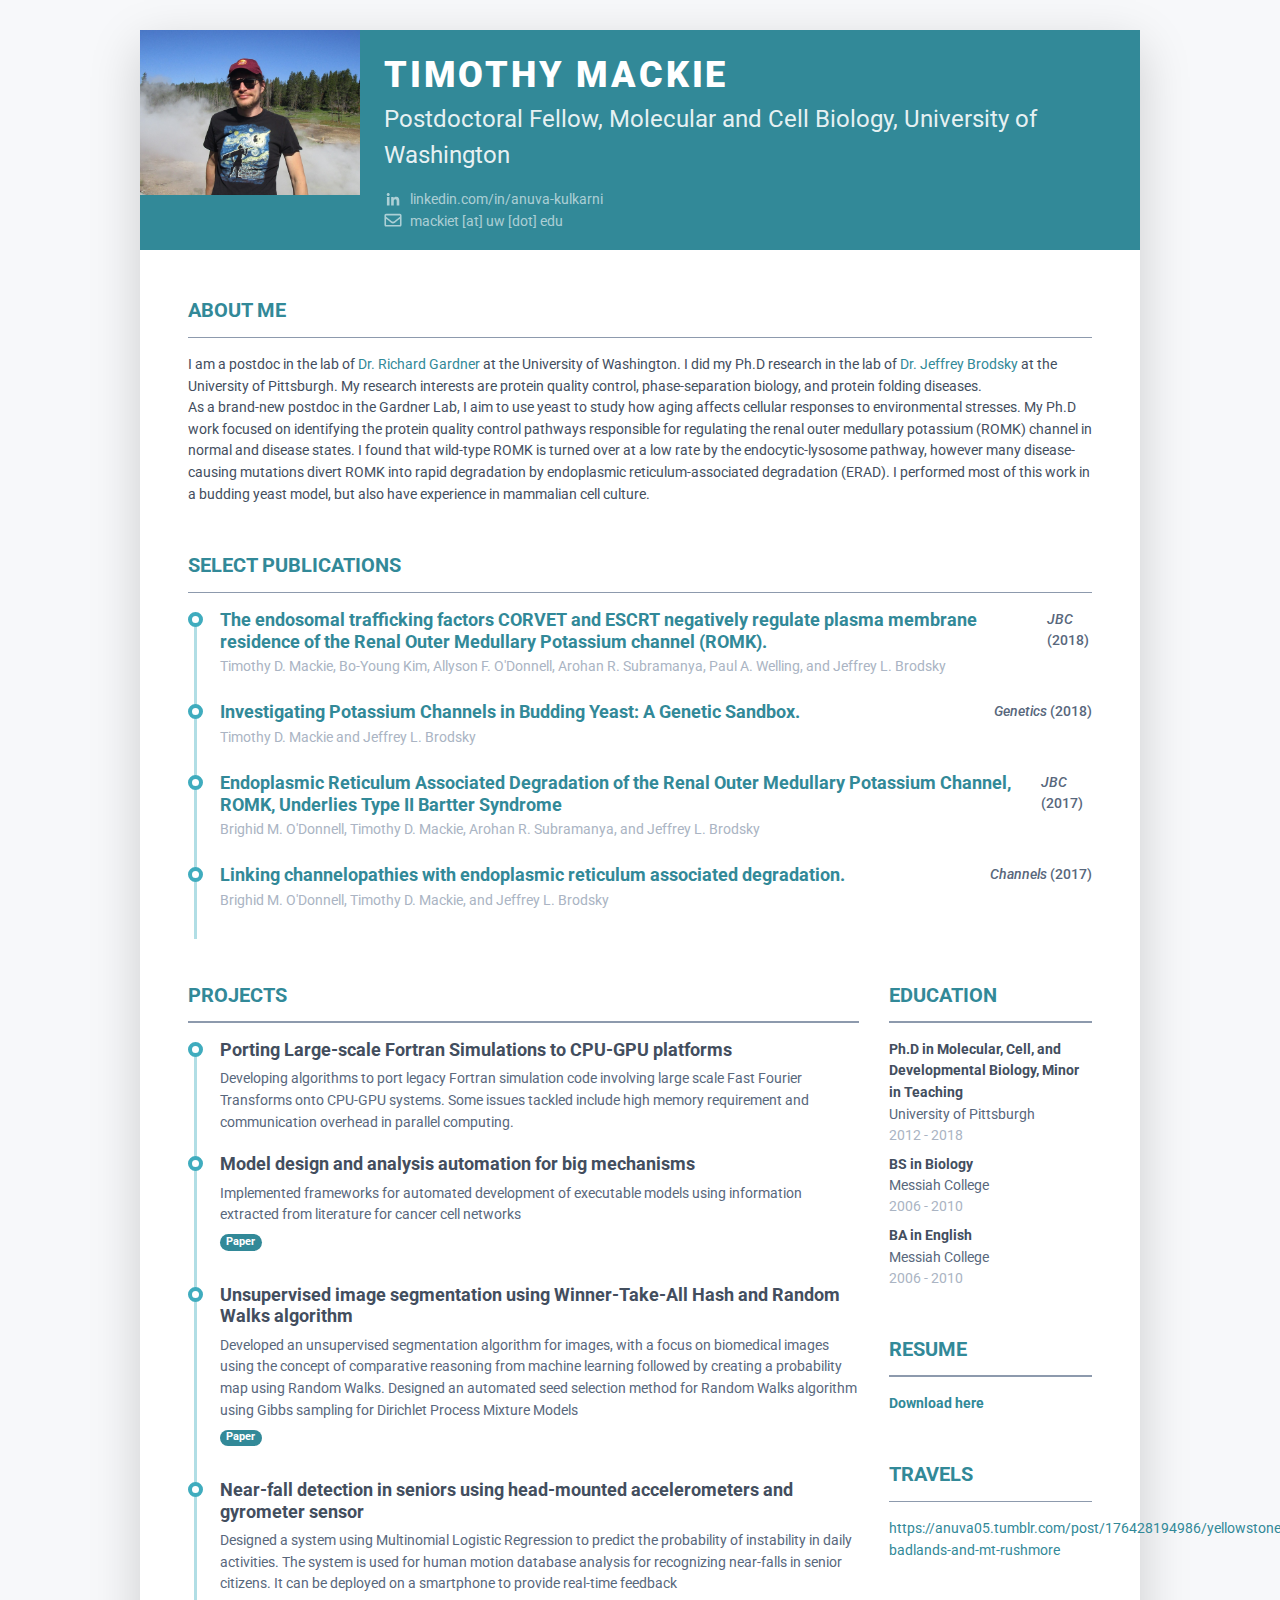
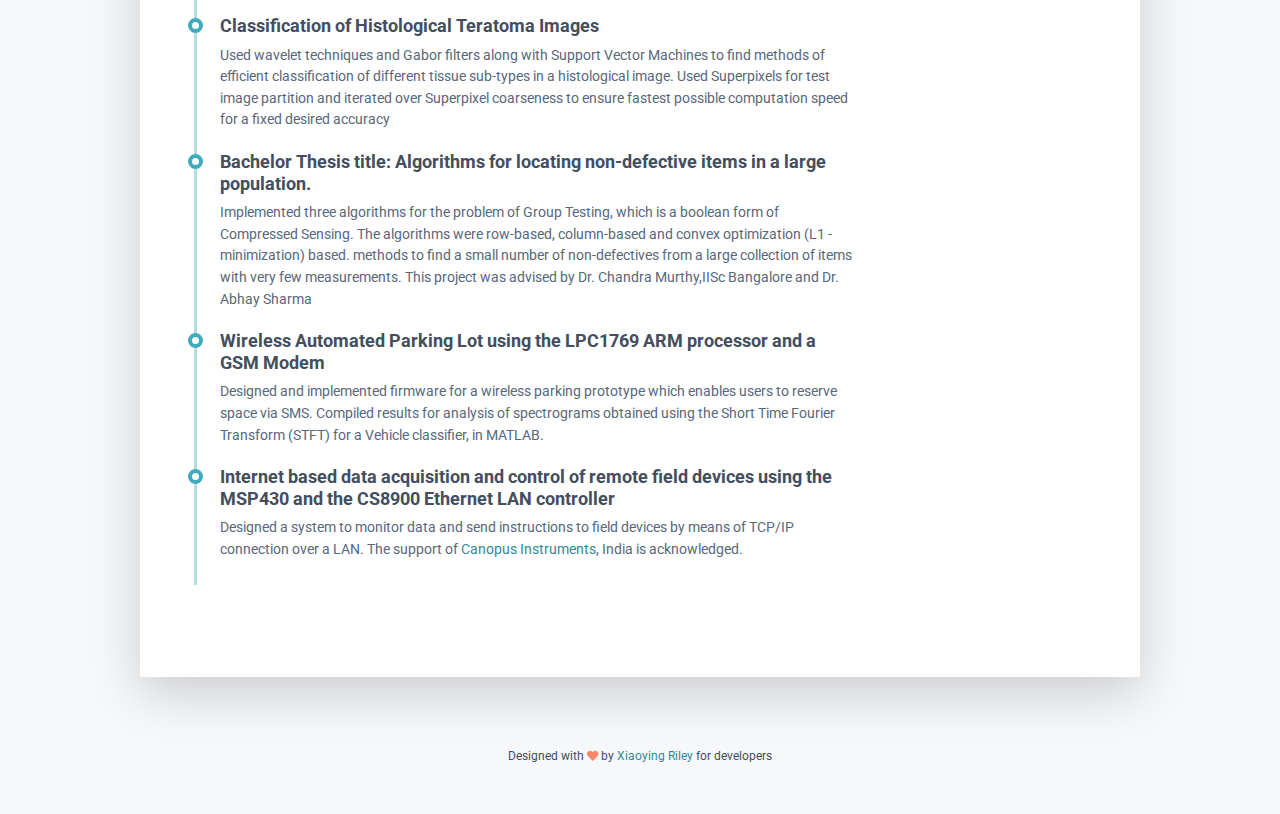
==== commit edbd3732: "all pubs" ====
--- a/index.html
+++ b/index.html
@@ -61,12 +61,12 @@
       <div class="row">
         <div class="col-lg-12">
           <section class="resume-section summary-section mb-5">
-          <h2 class="resume-section-title text-uppercase font-weight-bold pb-3 mb-3">Publications</h2>
+          <h2 class="resume-section-title text-uppercase font-weight-bold pb-3 mb-3">Select Publications</h2>
           <div class="resume-timeline position-relative">
         <article class="resume-timeline-item position-relative pb-3">
             <div class="resume-timeline-item-header mb-2">
               <div class="d-flex flex-column flex-md-row">
-                <h3 class="resume-position-title font-weight-bold mb-1"><a href="GLOBALSIP18_FINAL.pdf">The endosomal trafficking factors CORVET and ESCRT negatively regulate plasma membrane residence of the Renal Outer Medullary Potassium channel (ROMK).  </a></h3>                <div class="resume-company-name ml-auto"><i>Journal of Biological Chemistry</i></div>
+                <h3 class="resume-position-title font-weight-bold mb-1"><a href="GLOBALSIP18_FINAL.pdf">The endosomal trafficking factors CORVET and ESCRT negatively regulate plasma membrane residence of the Renal Outer Medullary Potassium channel (ROMK).  </a></h3>                <div class="resume-company-name ml-auto"><i>JBC</i> (2018)</div>
               </div><!--//row-->
               <div class="resume-position-time"> Timothy D. Mackie, Bo-Young Kim, Allyson F. O'Donnell, Arohan R. Subramanya, Paul A. Welling, and Jeffrey L. Brodsky</div>
             </div><!--//resume-timeline-item-header-->
@@ -75,28 +75,28 @@
             <article class="resume-timeline-item position-relative pb-3">
             <div class="resume-timeline-item-header mb-2">
               <div class="d-flex flex-column flex-md-row">
-                <h3 class="resume-position-title font-weight-bold mb-1"><a href="icpp.pdf">[Extended Abstract]Algorithm Design for Large Scale FFT-Based Simulations on CPU-GPU Platforms</a></h3>
-                <div class="resume-company-name ml-auto">ICPP 2018</div>
+                <h3 class="resume-position-title font-weight-bold mb-1"><a href="icpp.pdf">Investigating Potassium Channels in Budding Yeast: A Genetic Sandbox. </a></h3>
+                <div class="resume-company-name ml-auto"><i>Genetics</i> (2018)</div>
               </div><!--//row-->
-              <div class="resume-position-time"> Anuva Kulkarni, Franz Franchetti, Jelena Kovačević</div>
+              <div class="resume-position-time"> Timothy D. Mackie and Jeffrey L. Brodsky</div>
             </div><!--//resume-timeline-item-header-->
             </article>
             <article class="resume-timeline-item position-relative pb-3">
             <div class="resume-timeline-item-header mb-2">
               <div class="d-flex flex-column flex-md-row">
-                <h3 class="resume-position-title font-weight-bold mb-1"><a href="http://ieeexplore.ieee.org/document/8247841/">DiSH Simulator: Capturing Dynamics of Cellular Signaling with heterogenous knowledge</a></h3>
-                <div class="resume-company-name ml-auto">WSC 2017</div>
+                <h3 class="resume-position-title font-weight-bold mb-1"><a href="http://ieeexplore.ieee.org/document/8247841/">Endoplasmic Reticulum Associated Degradation of the Renal Outer Medullary Potassium Channel, ROMK, Underlies Type II Bartter Syndrome</a></h3>
+                <div class="resume-company-name ml-auto"><i>JBC</i> (2017)</div>
               </div><!--//row-->
-              <div class="resume-position-time">Khaled Sayed, Yu-Hsin Kuo, Anuva Kulkarni, Natasa Miskov-Zivanov</div>
+              <div class="resume-position-time">Brighid M. O'Donnell, Timothy D. Mackie, Arohan R. Subramanya, and Jeffrey L. Brodsky</div>
             </div><!--//resume-timeline-item-header-->
             </article>
             <article class="resume-timeline-item position-relative pb-3">
             <div class="resume-timeline-item-header mb-2">
               <div class="d-flex flex-column flex-md-row">
-                <h3 class="resume-position-title font-weight-bold mb-1"><a href="http://ieeexplore.ieee.org/document/7418213/">Unsupervised Image Segmentation using Comparative Reasoning and Random Walks</a></h3>
-                <div class="resume-company-name ml-auto">GLOBALSIP 2015</div>
+                <h3 class="resume-position-title font-weight-bold mb-1"><a href="http://ieeexplore.ieee.org/document/7418213/">Linking channelopathies with endoplasmic reticulum associated degradation.</a></h3>
+                <div class="resume-company-name ml-auto"><i>Channels</i> (2017)</div>
               </div><!--//row-->
-              <div class="resume-position-time">Anuva Kulkarni, Filipe Condessa, Jelena Kovačević</div>
+              <div class="resume-position-time">Brighid M. O'Donnell, Timothy D. Mackie, and Jeffrey L. Brodsky</div>
             </div><!--//resume-timeline-item-header-->
           </div>
           </section><!--//summary-section-->
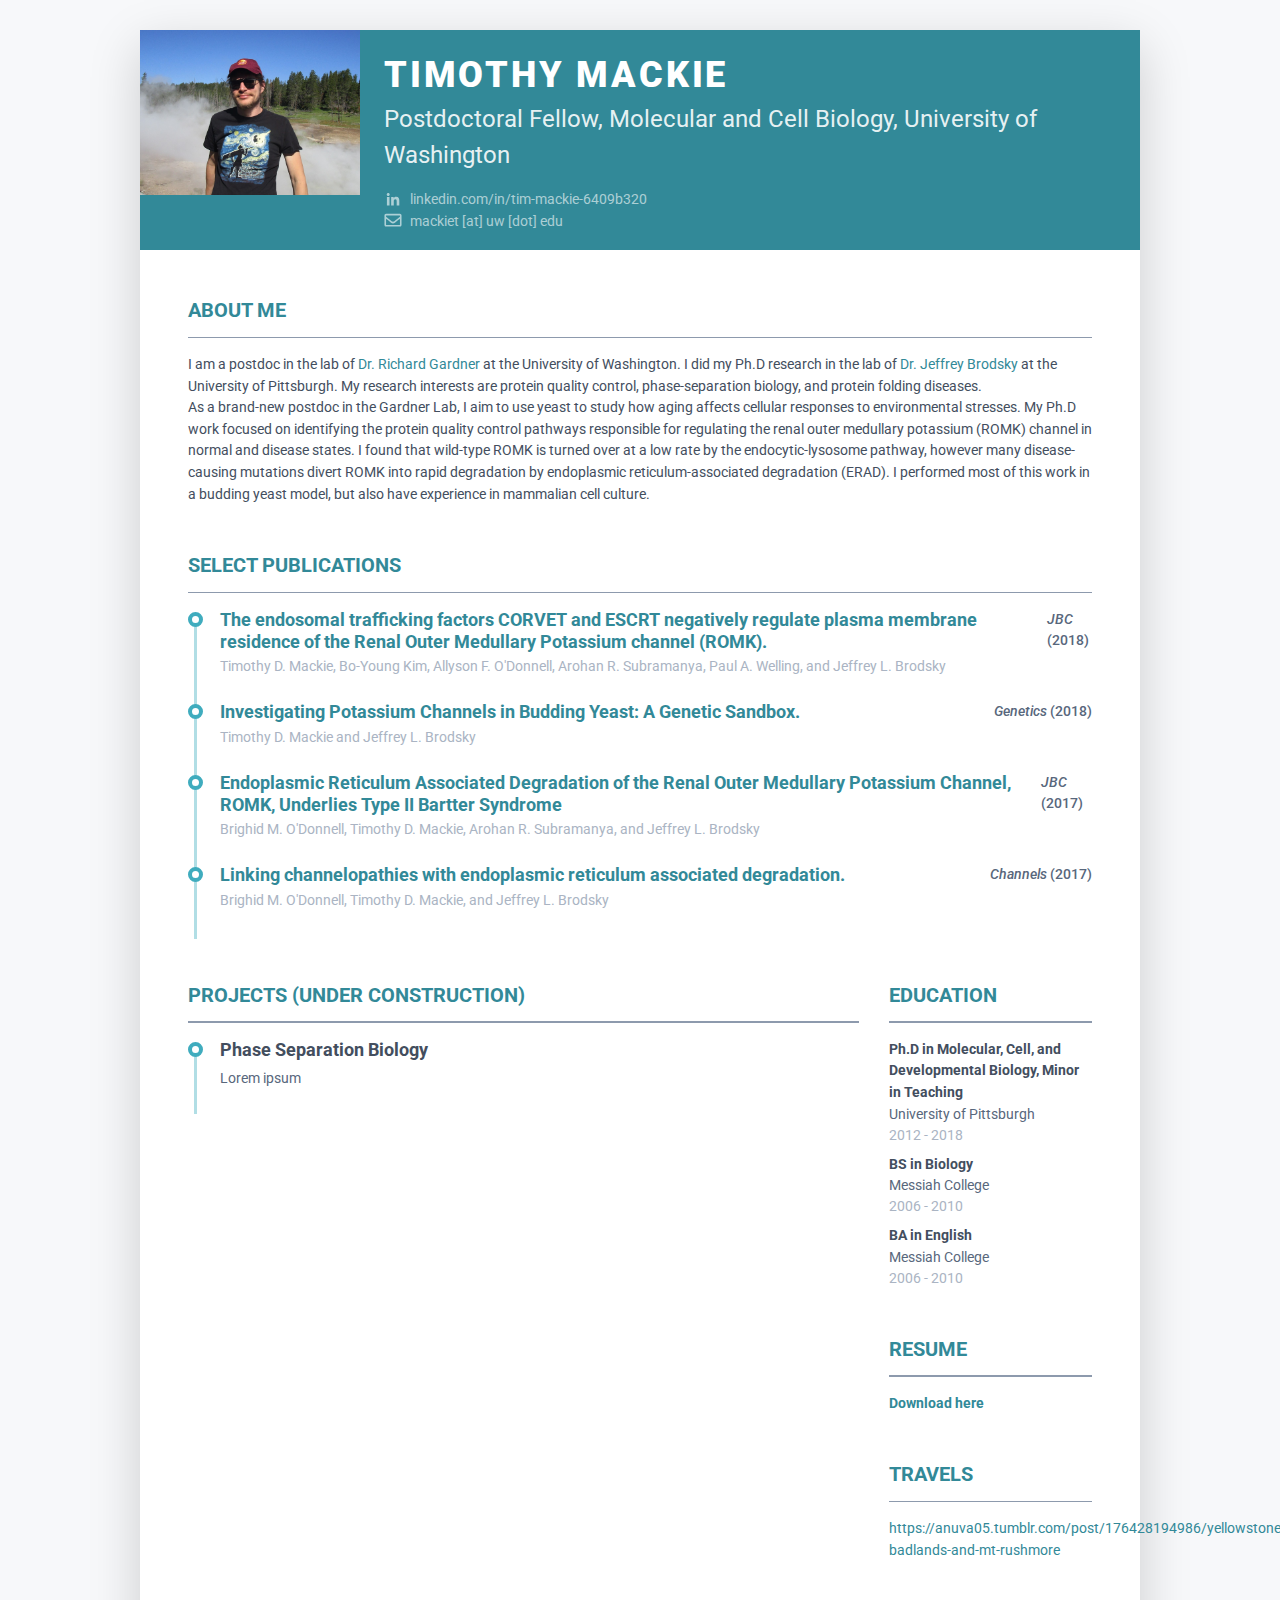
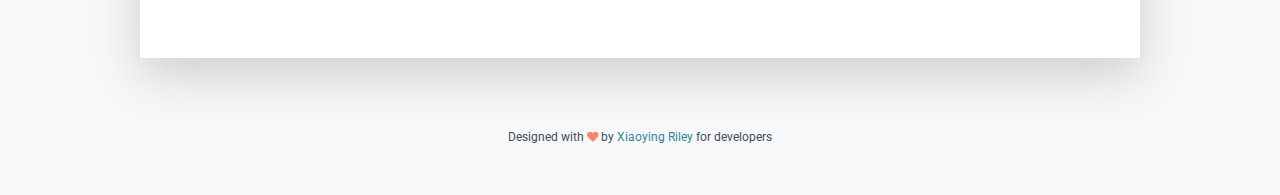
==== commit 088c7fb0: "update cv add three papers" ====
--- a/index.html
+++ b/index.html
@@ -35,7 +35,7 @@
           <h1 class="name mt-0 mb-1 text-white text-uppercase text-uppercase">Timothy Mackie</h1>
           <div class="title mb-3">Postdoctoral Fellow, Molecular and Cell Biology, University of Washington</div>
           <ul class="list-unstyled"
-            <li class="mb-2"><a href="http://www.linkedin.com/in/anuva-kulkarni"><span class="fa-container text-center mr-2"><i class="fab fa-linkedin-in fa-fw"></i></span>linkedin.com/in/anuva-kulkarni</a></li>
+            <li class="mb-2"><a href="https://www.linkedin.com/in/tim-mackie-6409b320/"><span class="fa-container text-center mr-2"><i class="fab fa-linkedin-in fa-fw"></i></span>linkedin.com/in/tim-mackie-6409b320</a></li>
             <li class="mb-"><a href="#"><i class="far fa-envelope fa-fw mr-2" data-fa-transform="grow-3"></i>mackiet [at] uw [dot] edu</a></li>
             <!--<li><a href="#"><i class="fas fa-mobile-alt fa-fw mr-2" data-fa-transform="grow-6"></i>0123 456 78900</a></li>-->
           </ul>
@@ -66,7 +66,7 @@
         <article class="resume-timeline-item position-relative pb-3">
             <div class="resume-timeline-item-header mb-2">
               <div class="d-flex flex-column flex-md-row">
-                <h3 class="resume-position-title font-weight-bold mb-1"><a href="GLOBALSIP18_FINAL.pdf">The endosomal trafficking factors CORVET and ESCRT negatively regulate plasma membrane residence of the Renal Outer Medullary Potassium channel (ROMK).  </a></h3>                <div class="resume-company-name ml-auto"><i>JBC</i> (2018)</div>
+                <h3 class="resume-position-title font-weight-bold mb-1"><a href="JBC_2018.pdf">The endosomal trafficking factors CORVET and ESCRT negatively regulate plasma membrane residence of the Renal Outer Medullary Potassium channel (ROMK).  </a></h3>                <div class="resume-company-name ml-auto"><i>JBC</i> (2018)</div>
               </div><!--//row-->
               <div class="resume-position-time"> Timothy D. Mackie, Bo-Young Kim, Allyson F. O'Donnell, Arohan R. Subramanya, Paul A. Welling, and Jeffrey L. Brodsky</div>
             </div><!--//resume-timeline-item-header-->
@@ -75,7 +75,7 @@
             <article class="resume-timeline-item position-relative pb-3">
             <div class="resume-timeline-item-header mb-2">
               <div class="d-flex flex-column flex-md-row">
-                <h3 class="resume-position-title font-weight-bold mb-1"><a href="icpp.pdf">Investigating Potassium Channels in Budding Yeast: A Genetic Sandbox. </a></h3>
+                <h3 class="resume-position-title font-weight-bold mb-1"><a href="Genetics_2018.pdf">Investigating Potassium Channels in Budding Yeast: A Genetic Sandbox. </a></h3>
                 <div class="resume-company-name ml-auto"><i>Genetics</i> (2018)</div>
               </div><!--//row-->
               <div class="resume-position-time"> Timothy D. Mackie and Jeffrey L. Brodsky</div>
@@ -84,7 +84,7 @@
             <article class="resume-timeline-item position-relative pb-3">
             <div class="resume-timeline-item-header mb-2">
               <div class="d-flex flex-column flex-md-row">
-                <h3 class="resume-position-title font-weight-bold mb-1"><a href="http://ieeexplore.ieee.org/document/8247841/">Endoplasmic Reticulum Associated Degradation of the Renal Outer Medullary Potassium Channel, ROMK, Underlies Type II Bartter Syndrome</a></h3>
+                <h3 class="resume-position-title font-weight-bold mb-1"><a href="JBC_2017.pdf">Endoplasmic Reticulum Associated Degradation of the Renal Outer Medullary Potassium Channel, ROMK, Underlies Type II Bartter Syndrome</a></h3>
                 <div class="resume-company-name ml-auto"><i>JBC</i> (2017)</div>
               </div><!--//row-->
               <div class="resume-position-time">Brighid M. O'Donnell, Timothy D. Mackie, Arohan R. Subramanya, and Jeffrey L. Brodsky</div>
@@ -105,19 +105,19 @@
 			    <div class="row">
 				    <div class="col-lg-9">
 					    <section class="resume-section experience-section mb-5">
-						    <h2 class="resume-section-title text-uppercase font-weight-bold pb-3 mb-3">Projects</h2>
+						    <h2 class="resume-section-title text-uppercase font-weight-bold pb-3 mb-3">Projects (Under Construction)</h2>
 						    <div class="resume-section-content">
 							    <div class="resume-timeline position-relative">
 								    <article class="resume-timeline-item position-relative pb-3">
 									    <div class="resume-timeline-item-header mb-2">
 										    <div class="d-flex flex-column flex-md-row">
-										        <h3 class="resume-position-title font-weight-bold mb-0">Porting Large-scale Fortran Simulations to CPU-GPU platforms</h3>
-										        <!--<div class="resume-company-name ml-auto">Carnegie Mellon University</div>-->
+										        <h3 class="resume-position-title font-weight-bold mb-0">Phase Separation Biology</h3>
+										        <!--<div class="resume-company-name ml-auto">University of Washington</div>-->
 										    </div><!--//row-->
 										    <!--<div class="resume-position-time">2015 - Present</div>-->
 									    </div><!--//resume-timeline-item-header-->
 									    <div class="resume-timeline-item-desc">
-                        <p>Developing algorithms to port legacy Fortran simulation code involving large scale Fast Fourier Transforms onto CPU-GPU systems. Some issues tackled include high memory requirement and communication overhead in parallel computing. </p>
+                        <p>Lorem ipsum </p>
                       <!--
                         <ul class="list-inline">
                         <li class="list-inline-item"><span class="badge badge-primary badge-pill"><a href="https://github.com/saurabhkadekodi/geriatrix.git" style="color:white;">Code</a></span></li>
@@ -125,106 +125,7 @@
 												<li class="list-inline-item"><span class="badge badge-primary badge-pill">Slides</span></li>
                       </ul>
                          -->
-									    </div><!--//resume-timeline-item-desc-->
-								    </article><!--//resume-timeline-item-->
-
-									<article class="resume-timeline-item position-relative pb-3">
-										<div class="resume-timeline-item-header mb-2">
-											<div class="d-flex flex-column flex-md-row">
-												<h3 class="resume-position-title font-weight-bold mb-0">Model design and analysis automation for big mechanisms</h3>
-												<!--<div class="resume-company-name ml-auto">Startup Hub</div>-->
-											</div><!--//row-->
-											<!--<div class="resume-position-time">2018 - Present</div>-->
-										</div><!--//resume-timeline-item-header-->
-										<div class="resume-timeline-item-desc">
-                      <p>Implemented frameworks for automated development of executable models using information extracted from literature for cancer cell networks </p>
-                      <ul class="list-inline">
-                        <li class="list-inline-item"><span class="badge badge-primary badge-pill"><a href="https://ieeexplore.ieee.org/document/8247841/" style="color:white;">Paper</a></span></li>
-											</ul>
-										</div><!--//resume-timeline-item-desc-->
-									</article><!--//resume-timeline-item-->
-
-									<article class="resume-timeline-item position-relative pb-3">
-										<div class="resume-timeline-item-header mb-2">
-											<div class="d-flex flex-column flex-md-row">
-												<h3 class="resume-position-title font-weight-bold mb-0">Unsupervised image segmentation using Winner-Take-All Hash and Random Walks algorithm </h3>
-												<!--<div class="resume-company-name ml-auto">Startup Hub</div>-->
-											</div><!--//row-->
-											<!--<div class="resume-position-time">2018 - Present</div>-->
-										</div><!--//resume-timeline-item-header-->
-										<div class="resume-timeline-item-desc">
-                      <p>Developed an unsupervised segmentation algorithm for images, with a focus on biomedical images using the concept of comparative reasoning from machine learning followed by creating a probability map using Random Walks. Designed an automated seed selection method for Random Walks algorithm using Gibbs sampling for Dirichlet Process Mixture Models</p>
-                      <ul class="list-inline">
-                      <li class="list-inline-item"><span class="badge badge-primary badge-pill"><a href="https://ieeexplore.ieee.org/document/7418213/" style="color:white;">Paper</a></span></li>
-                      </ul>
-										</div><!--//resume-timeline-item-desc-->
-									</article><!--//resume-timeline-item-->
-
-									<article class="resume-timeline-item position-relative pb-3">
-										<div class="resume-timeline-item-header mb-2">
-											<div class="d-flex flex-column flex-md-row">
-												<h3 class="resume-position-title font-weight-bold mb-0">Near-fall detection in seniors using head-mounted accelerometers and gyrometer sensor </h3>
-												<!--<div class="resume-company-name ml-auto">Startup Hub</div>-->
-											</div><!--//row-->
-											<!--<div class="resume-position-time">2018 - Present</div>-->
-										</div><!--//resume-timeline-item-header-->
-										<div class="resume-timeline-item-desc">
-                     <p>Designed a system using Multinomial Logistic Regression to predict the probability of instability in daily activities. The system is used for human motion database analysis for recognizing near-falls in senior citizens. It can be deployed on a smartphone to provide real-time feedback </p>
-                    </div><!--//resume-timeline-item-desc-->
-									</article><!--//resume-timeline-item-->
-
-									<article class="resume-timeline-item position-relative pb-3">
-										<div class="resume-timeline-item-header mb-2">
-											<div class="d-flex flex-column flex-md-row">
-												<h3 class="resume-position-title font-weight-bold mb-0">Classification of Histological Teratoma Images</h3>
-												<!--<div class="resume-company-name ml-auto">Startup Hub</div>-->
-											</div><!--//row-->
-											<!--<div class="resume-position-time">2018 - Present</div>-->
-										</div><!--//resume-timeline-item-header-->
-										<div class="resume-timeline-item-desc">
-                      <p>Used wavelet techniques and Gabor filters along with Support Vector Machines to find methods of efficient classification of different tissue sub-types in a histological image. Used Superpixels for test image partition and iterated over Superpixel coarseness to ensure fastest possible computation speed for a fixed desired accuracy                     </p>
-										</div><!--//resume-timeline-item-desc-->
-									</article><!--//resume-timeline-item-->
-
-									<article class="resume-timeline-item position-relative pb-3">
-										<div class="resume-timeline-item-header mb-2">
-											<div class="d-flex flex-column flex-md-row">
-												<h3 class="resume-position-title font-weight-bold mb-0">Bachelor Thesis title: Algorithms for locating non-defective items in a large population.</h3>
-												<!--<div class="resume-company-name ml-auto">Startup Hub</div>-->
-											</div><!--//row-->
-											<!--<div class="resume-position-time">2018 - Present</div>-->
-										</div><!--//resume-timeline-item-header-->
-										<div class="resume-timeline-item-desc">
-                    <p> Implemented three algorithms for the problem of Group Testing, which is a boolean form of Compressed Sensing. The algorithms were row-based, column-based and convex optimization (L1 - minimization) based. methods to find a small number of non-defectives from a large collection of items with very few measurements. This project was advised by Dr. Chandra Murthy,IISc Bangalore and Dr. Abhay Sharma</p>
-                    </div><!--//resume-timeline-item-desc-->
-									</article><!--//resume-timeline-item-->
-
-									<article class="resume-timeline-item position-relative pb-3">
-										<div class="resume-timeline-item-header mb-2">
-											<div class="d-flex flex-column flex-md-row">
-												<h3 class="resume-position-title font-weight-bold mb-0">Wireless Automated Parking Lot using the LPC1769 ARM processor and a GSM Modem </h3>
-												<!--<div class="resume-company-name ml-auto">Startup Hub</div>-->
-											</div><!--//row-->
-											<!--<div class="resume-position-time">2018 - Present</div>-->
-										</div><!--//resume-timeline-item-header-->
-										<div class="resume-timeline-item-desc">
-                    <p>Designed and implemented firmware for a wireless parking prototype which enables users to reserve space via SMS. Compiled results for analysis of spectrograms obtained using the Short Time Fourier Transform (STFT) for a Vehicle classifier, in MATLAB. </p>
-                    </div><!--//resume-timeline-item-desc-->
-									</article><!--//resume-timeline-item-->
-
-									<article class="resume-timeline-item position-relative pb-3">
-										<div class="resume-timeline-item-header mb-2">
-											<div class="d-flex flex-column flex-md-row">
-												<h3 class="resume-position-title font-weight-bold mb-0">Internet based data acquisition and control of remote field devices using the MSP430 and the CS8900 Ethernet LAN controller </h3>
-												<!--<div class="resume-company-name ml-auto">Startup Hub</div>-->
-											</div><!--//row-->
-											<!--<div class="resume-position-time">2018 - Present</div>-->
-										</div><!--//resume-timeline-item-header-->
-										<div class="resume-timeline-item-desc">
-                      <p>Designed a system to monitor data and send instructions to field devices by means of TCP/IP connection over a LAN. The support of <a href="https://www.canopusinstruments.com/">Canopus Instruments</a>, India is acknowledged. </p>
-                    </div><!--//resume-timeline-item-desc-->
-									</article><!--//resume-timeline-item-->
-
+									    </div>
 								</div>
 						    </div>
 					    </section><!--//experience-section-->
